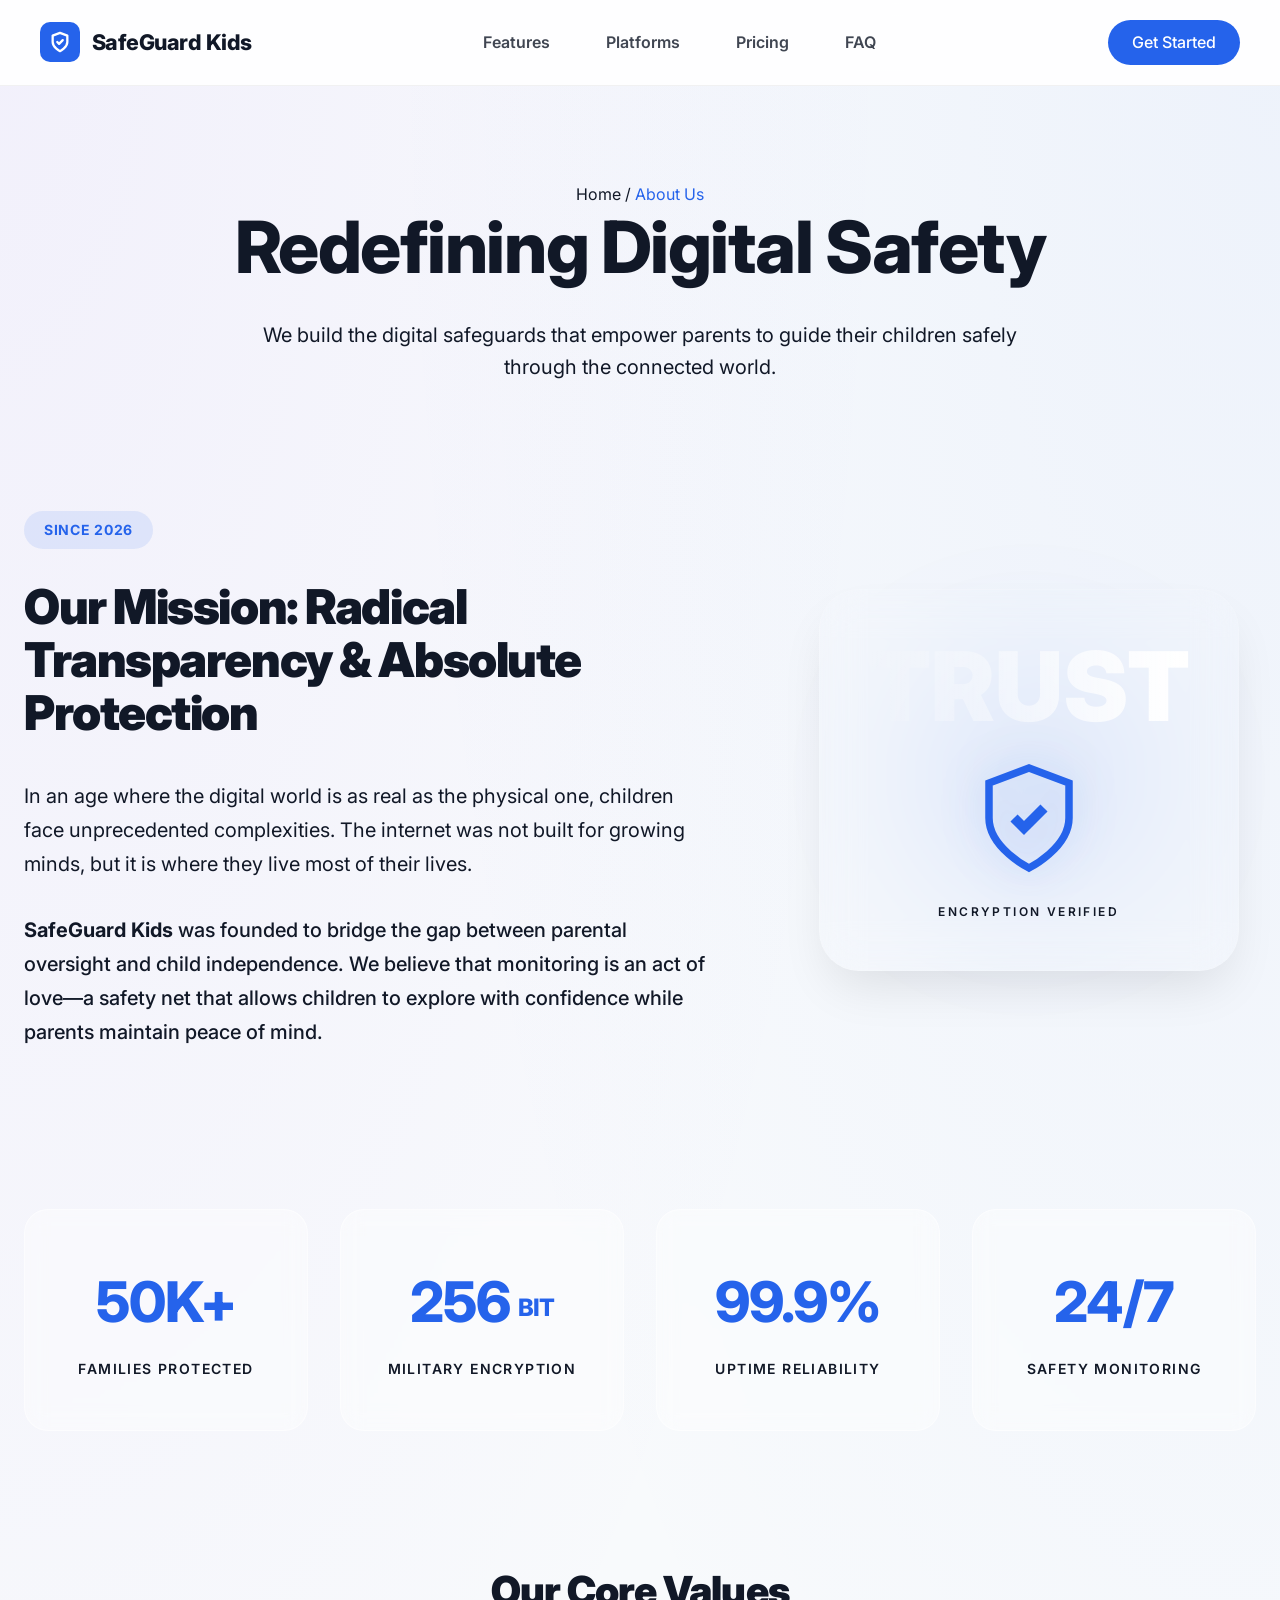
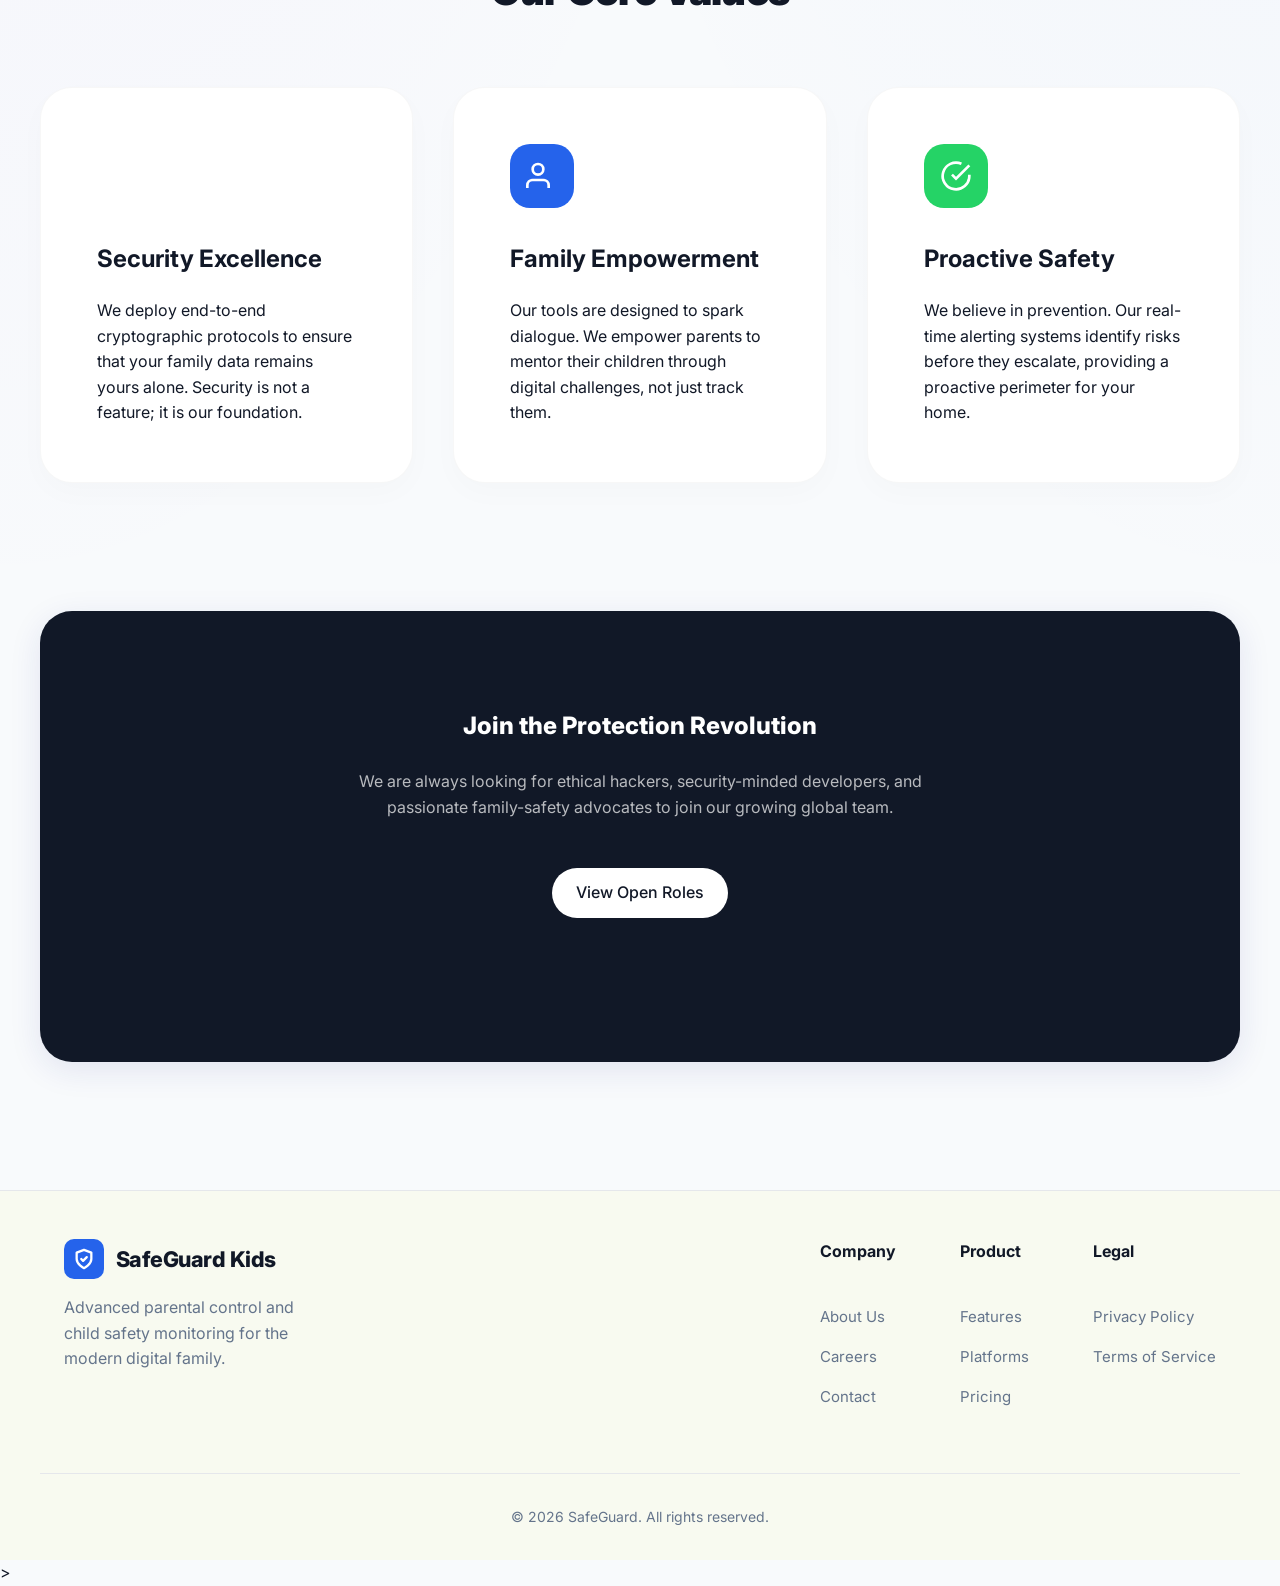
==== about.html @ 374b3318 "feat(design): total vertical rhythm restoration & tool upgrade Design Refinement: - Standardized glo" ====
<!DOCTYPE html>
<html lang="en">
<head>
    <meta charset="UTF-8">
    <meta name="viewport" content="width=device-width, initial-scale=1.0">
    <title>About Us | SafeGuard Kids</title>
    <link rel="stylesheet" href="style.css">
</head>
<body class="rich-page-bg">

    <!-- Header -->
    <header>
        <div class="container nav-bar">
            <a href="index.html" class="logo">
                <div class="logo-icon">
                    <svg width="22" height="22" viewBox="0 0 24 24" fill="none" stroke="white" stroke-width="2.5" stroke-linecap="round" stroke-linejoin="round"><path d="M12 22s8-4 8-10V5l-8-3-8 3v7c0 6 8 10 8 10z"></path><polyline points="9 12 11 14 15 10"></polyline></svg>
                </div>
                <span class="logo-text">SafeGuard Kids</span>
            </a>
            <div class="nav-links">
                <a href="index.html#features">Features</a>
                <a href="index.html#platforms">Platforms</a>
                <a href="index.html#pricing">Pricing</a>
                <a href="index.html#faq">FAQ</a>
            </div>
            <div class="nav-actions">
                <a href="https://wa.me/9909092786?text=Please%20give%20me%20demo.%20I%20am%20interested%20in%20SafeGuard%20Kids!" class="btn btn-primary">Get Started</a>
            </div>
        </div>
    </header>

    <main>
        <section class="inner-page-header rich-variant">
            <div class="container" style="max-width: 1400px;">
                <nav class="breadcrumbs">
                    <a href="index.html">Home</a>
                    <span>/</span>
                    <a href="about.html" style="color: var(--primary-blue); opacity: 1;">About Us</a>
                </nav>
                <h1 class="hero-title" style="font-size: clamp(2.5rem, 6vw, 4.5rem); margin-bottom: 2rem;">Redefining Digital Safety</h1>
                <p class="hero-subtitle" style="max-width: 800px; font-size: 1.25rem;">We build the digital safeguards that empower parents to guide their children safely through the connected world.</p>
            </div>
        </section>

        <section class="content-section" style="background: transparent; padding-top: 2rem;">
            <div class="container" style="max-width: 1400px;">
                
                <!-- Mission & Shimmering Trust -->
                <div style="display: grid; grid-template-columns: 1.2fr 0.8fr; gap: 6rem; align-items: center; margin-bottom: 10rem;">
                    <div>
                        <div style="display: inline-block; padding: 0.5rem 1.25rem; background: rgba(37, 99, 235, 0.1); color: var(--primary-blue); border-radius: 100px; font-weight: 700; font-size: 0.875rem; margin-bottom: 2rem; letter-spacing: 0.05em; text-transform: uppercase;">Since 2026</div>
                        <h2 style="font-size: clamp(2rem, 4vw, 3rem); color: var(--text-dark); margin-bottom: 2.5rem; font-weight: 900; line-height: 1.1; letter-spacing: -0.03em;">Our Mission: Radical Transparency & Absolute Protection</h2>
                        <p style="font-size: 1.25rem; line-height: 1.7; color: var(--text-gray); margin-bottom: 2rem;">In an age where the digital world is as real as the physical one, children face unprecedented complexities. The internet was not built for growing minds, but it is where they live most of their lives.</p>
                        <p style="font-size: 1.25rem; line-height: 1.7; color: var(--text-gray); font-weight: 500;"><strong>SafeGuard Kids</strong> was founded to bridge the gap between parental oversight and child independence. We believe that monitoring is an act of love—a safety net that allows children to explore with confidence while parents maintain peace of mind.</p>
                    </div>
                    
                    <div class="about-hero-visual">
                        <div class="about-glow"></div>
                        <div class="trust-shield-wrapper">
                            <div class="shimmer-text" style="font-size: 6rem; line-height: 1;">TRUST</div>
                            <svg width="120" height="120" viewBox="0 0 24 24" fill="none" stroke="var(--primary-blue)" stroke-width="1.5" style="filter: drop-shadow(0 0 20px rgba(37, 99, 235, 0.3));">
                                <path d="M12 22s8-4 8-10V5l-8-3-8 3v7c0 6 8 10 8 10z"></path>
                                <polyline points="9 12 11 14 15 10" stroke-width="2"></polyline>
                            </svg>
                            <div style="color: var(--text-gray); font-weight: 600; letter-spacing: 0.2em; text-transform: uppercase; font-size: 0.75rem;">Encryption Verified</div>
                        </div>
                    </div>
                </div>

                <!-- Shimmering Metrics -->
                <div class="about-stats-container">
                    <div class="stat-card">
                        <span class="stat-number">50K+</span>
                        <span class="stat-label">Families Protected</span>
                    </div>
                    <div class="stat-card">
                        <span class="stat-number">256<span style="font-size: 1.5rem; vertical-align: middle; margin-left: 0.5rem;">BIT</span></span>
                        <span class="stat-label">Military Encryption</span>
                    </div>
                    <div class="stat-card">
                        <span class="stat-number">99.9%</span>
                        <span class="stat-label">Uptime Reliability</span>
                    </div>
                    <div class="stat-card">
                        <span class="stat-number">24/7</span>
                        <span class="stat-label">Safety Monitoring</span>
                    </div>
                </div>

                <!-- Core Values Grid -->
                <div style="text-align: center; margin-bottom: 4rem;">
                    <h2 style="font-size: 2.5rem; font-weight: 900; letter-spacing: -0.02em;">Our Core Values</h2>
                </div>

                <div class="pricing-grid">
                    <div class="value-card">
                        <div class="vibrant-icon" style="background: var(--primary-purple); color: white;">
                            <svg width="32" height="32" viewBox="0 0 24 24" fill="none" stroke="currentColor" stroke-width="2"><rect x="3" y="11" width="18" height="11" rx="2" ry="2"></rect><path d="M7 11V7a5 5 0 0 1 10 0v4"></path></svg>
                        </div>
                        <h3>Security Excellence</h3>
                        <p>We deploy end-to-end cryptographic protocols to ensure that your family data remains yours alone. Security is not a feature; it is our foundation.</p>
                    </div>
                    <div class="value-card">
                        <div class="vibrant-icon" style="background: var(--primary-blue); color: white;">
                            <svg width="32" height="32" viewBox="0 0 24 24" fill="none" stroke="currentColor" stroke-width="2"><path d="M17 21v-2a4 4 0 0 0-4-4H5a4 4 0 0 0-4 4v2"></path><circle cx="9" cy="7" r="4"></circle></svg>
                        </div>
                        <h3>Family Empowerment</h3>
                        <p>Our tools are designed to spark dialogue. We empower parents to mentor their children through digital challenges, not just track them.</p>
                    </div>
                    <div class="value-card">
                        <div class="vibrant-icon" style="background: #25D366; color: white;">
                            <svg width="32" height="32" viewBox="0 0 24 24" fill="none" stroke="currentColor" stroke-width="2"><path d="M22 11.08V12a10 10 0 1 1-5.93-9.14"></path><polyline points="22 4 12 14.01 9 11.01"></polyline></svg>
                        </div>
                        <h3>Proactive Safety</h3>
                        <p>We believe in prevention. Our real-time alerting systems identify risks before they escalate, providing a proactive perimeter for your home.</p>
                    </div>
                </div>
            </div>
        </section>

        <section id="careers" class="container" style="padding: 8rem 0;">
            <div class="cta-box glass-content-card" style="background: var(--text-dark); color: white; padding: 6rem 3rem; text-align: center; border: none;">
                <h2 style="color: white; margin-bottom: 1.5rem; font-weight: 800;">Join the Protection Revolution</h2>
                <p style="color: rgba(255,255,255,0.7); max-width: 600px; margin: 0 auto 3rem;">We are always looking for ethical hackers, security-minded developers, and passionate family-safety advocates to join our growing global team.</p>
                <div class="cta-actions" style="justify-content: center;">
                    <a href="contact.html" class="btn btn-primary" style="background: white; color: var(--text-dark);">View Open Roles</a>
                </div>
            </div>
        </section>
    </main>

    <!-- Footer -->
    <footer class="footer">
        <div class="container footer-content">
            <div class="footer-brand">
                <a href="index.html" class="logo">
                    <div class="logo-icon">
                        <svg width="22" height="22" viewBox="0 0 24 24" fill="none" stroke="white" stroke-width="2.5" stroke-linecap="round" stroke-linejoin="round"><path d="M12 22s8-4 8-10V5l-8-3-8 3v7c0 6 8 10 8 10z"></path><polyline points="9 12 11 14 15 10"></polyline></svg>
                    </div>
                    <span class="logo-text">SafeGuard Kids</span>
                </a>
                <p>Advanced parental control and child safety monitoring for the modern digital family.</p>
            </div>
            <div class="footer-links">
                <div class="link-group">
                    <h5>Company</h5>
                    <a href="about.html">About Us</a>
                    <a href="about.html#careers">Careers</a>
                    <a href="contact.html">Contact</a>
                </div>
                <div class="link-group">
                    <h5>Product</h5>
                    <a href="index.html#features">Features</a>
                    <a href="index.html#platforms">Platforms</a>
                    <a href="index.html#pricing">Pricing</a>
                </div>
                <div class="link-group">
                    <h5>Legal</h5>
                    <a href="privacy.html">Privacy Policy</a>
                    <a href="terms.html">Terms of Service</a>
                </div>
            </div>
        </div>
        <div class="container footer-bottom">
            <p>&copy; 2026 SafeGuard. All rights reserved.</p>
        </div>
    </footer>

    <!-- Animation Script -->
    <script>
        (function() {
            document.documentElement.classList.add('js-enabled');
            const revealOnScroll = () => {
                const observerOptions = { threshold: 0.15, rootMargin: '0px 0px -50px 0px' };
                const observer = new IntersectionObserver((entries) => {
                    entries.forEach(entry => {
                        if (entry.isIntersecting) {
                            entry.target.classList.add('visible');
                            observer.unobserve(entry.target);
                        }
                    });
                }, observerOptions);
                document.querySelectorAll('.animate-up').forEach(el => observer.observe(el));
            };
            if (document.readyState === 'loading') document.addEventListener('DOMContentLoaded', revealOnScroll);
            else revealOnScroll();
        })();
    </script>
    <script src="inspector.js"></script>
</body>
</html>
>
---- style.css ----
@import url('https://fonts.googleapis.com/css2?family=Inter:wght@300;400;500;600;700&display=swap');

:root {
    --primary-blue: #2563EB;
    --primary-light: #60A5FA;
    --primary-bg-light: #EFF6FF;
    --text-dark: #111827;
    --text-muted: #64748B;
    --bg-white: #FFFFFF;
    --border-color: #E5E7EB;
    --success-green: #10B981;
    --warning-red: #EF4444;
    --accent-blue: #3B82F6;
    --accent-pink: #EC4899;

    /* Professional Responsive Scales */
    --section-padding: clamp(4rem, 10vw, 8rem);
    --h1-size: clamp(2.25rem, 6vw, 3.75rem);
    --h2-size: clamp(1.875rem, 5vw, 2.5rem);
    --h3-size: clamp(1.25rem, 4vw, 1.875rem);
    --body-size: clamp(1rem, 0.5vw + 0.85rem, 1.125rem);
}

* {
    margin: 0;
    padding: 0;
    box-sizing: border-box;
    font-family: 'Inter', system-ui, -apple-system, sans-serif;
}

body {
    background-color: var(--bg-white);
    color: var(--text-dark);
    line-height: 1.6;
    overflow-x: hidden;
}

a {
    text-decoration: none;
    color: inherit;
    transition: all 0.3s ease;
}

ul {
    list-style: none;
}

.container {
    max-width: 1200px;
    margin: 0 auto;
    padding: 0 1.5rem;
}

.btn {
    display: inline-flex;
    align-items: center;
    justify-content: center;
    padding: 0.75rem 1.5rem;
    border-radius: 9999px;
    font-weight: 500;
    transition: all 0.3s ease;
    cursor: pointer;
}

.btn-primary {
    background-color: var(--primary-blue);
    color: var(--bg-white);
}

.btn-primary:hover {
    background-color: #1D4ED8;
    transform: translateY(-2px);
    box-shadow: 0 4px 12px rgba(37, 99, 235, 0.3);
}

.btn-outline {
    border: 1px solid var(--border-color);
    background: transparent;
    color: var(--text-dark);
}

.btn-outline:hover {
    background-color: var(--primary-bg-light);
    border-color: var(--primary-purple);
}

.btn-large {
    padding: 1rem 2rem;
    font-size: 1.1rem;
}

header {
    position: sticky;
    top: 0;
    z-index: 1000;
    background: rgba(255, 255, 255, 0.9);
    backdrop-filter: blur(12px);
    -webkit-backdrop-filter: blur(12px);
    border-bottom: 1px solid rgba(0, 0, 0, 0.05);
    transition: all 0.3s ease;
}

/* Nav Bar */
.nav-bar {
    display: flex;
    justify-content: space-between;
    align-items: center;
    padding: 1.25rem 0;
}

.logo {
    display: flex;
    align-items: center;
    gap: 0.75rem;
    text-decoration: none;
    flex-shrink: 0;
}

.logo-icon {
    background-color: var(--primary-blue);
    color: white;
    width: clamp(32px, 5vw, 40px);
    height: clamp(32px, 5vw, 40px);
    border-radius: 10px;
    display: flex;
    align-items: center;
    justify-content: center;
    flex-shrink: 0;
}

.logo-text {
    font-weight: 800;
    font-size: clamp(1.1rem, 4vw, 1.35rem);
    color: #111827;
    letter-spacing: -0.025em;
    white-space: nowrap;
}

.bg-whatsapp-light {
    background-color: #F0FDF4 !important;
    color: #25D366 !important;
}

.bg-instagram-light {
    background-color: #FFF1F2 !important;
    color: #E1306C !important;
}

.bg-calls-light {
    background-color: #EFF6FF !important;
    color: #2563EB !important;
}

.bg-gray-light {
    background-color: #F9FAFB !important;
    color: #6B7280 !important;
}

.nav-bar .btn-primary {
    padding: 0.6rem 1.5rem;
}

.hero {
    display: grid;
    grid-template-columns: 1.2fr 1fr;
    gap: clamp(2rem, 5vw, 4rem);
    align-items: center;
    padding: 6rem 1.5rem 0; /* Adjusted top padding to 6rem as per feedback */
}

.hero-content {
    display: flex;
    flex-direction: column;
    align-items: flex-start;
}

.trust-badge {
    display: inline-flex;
    align-items: center;
    gap: 0.5rem;
    padding: 0.6rem 1.25rem;
    background-color: var(--primary-bg-light);
    color: var(--primary-blue);
    border-radius: 99px;
    font-size: 0.8125rem;
    font-weight: 600;
    margin-bottom: 2rem;
}

.hero-title {
    font-size: var(--h1-size);
    line-height: 1.1;
    margin-bottom: 1.5rem;
    color: var(--text-dark);
    font-weight: 800;
}

.hero-title .highlight {
    color: var(--primary-blue);
}

.hero-subtitle {
    font-size: var(--body-size);
    color: var(--text-muted);
    margin-bottom: 3rem;
    max-width: 540px;
    line-height: 1.6;
}

.hero-cta-group {
    position: relative;
    display: flex;
    flex-direction: column;
    gap: 1rem;
    margin-top: 4.5rem; /* Increased to prevent overlap with subtitle from the hook */
}

.cta-buttons {
    display: flex;
    align-items: center;
    gap: 1.25rem;
    position: relative;
    width: 100%;
}

.cta-hook {
    position: absolute;
    top: -42px;
    left: 10px;
    background: var(--primary-blue);
    color: white;
    padding: 0.5rem 1rem;
    border-radius: 99px;
    font-size: 0.8125rem;
    font-weight: 700;
    white-space: nowrap;
    animation: float-nudge 3s ease-in-out infinite;
    box-shadow: 0 10px 20px -5px rgba(37, 99, 235, 0.4);
    z-index: 10;
}

.cta-hook::after {
    content: '';
    position: absolute;
    bottom: -6px;
    left: 24px;
    border-left: 6px solid transparent;
    border-right: 6px solid transparent;
    border-top: 6px solid var(--primary-blue);
}

/* Live Pulse Animation */
.live-dot {
    display: inline-block;
    width: 8px;
    height: 8px;
    background: #ff4d4d;
    border-radius: 50%;
    margin-right: 10px;
    position: relative;
    top: -1px;
}

.live-dot::after {
    content: '';
    position: absolute;
    top: 0;
    left: 0;
    width: 100%;
    height: 100%;
    background: #ff4d4d;
    border-radius: 50%;
    animation: pulse-ring 1.5s cubic-bezier(0.455, 0.03, 0.515, 0.955) infinite;
}

@keyframes pulse-ring {
    0% { transform: scale(0.33); }
    80%, 100% { opacity: 0; }
}

@keyframes float-nudge {
    0%, 100% { transform: translateY(0) rotate(-2deg); }
    50% { transform: translateY(-8px) rotate(1deg); }
}

.hero-features {
    display: flex;
    gap: 2rem;
    margin-top: 1rem;
    font-size: 0.875rem;
    color: var(--text-muted);
}

.hero-feature {
    display: flex;
    align-items: center;
    gap: 0.5rem;
}

.hero-feature svg {
    color: var(--text-muted);
}

.social-proof {
    display: flex;
    align-items: center;
    gap: 1rem;
}

.nav-links {
    display: flex;
    gap: 3.5rem;
    align-items: center;
}

.nav-links a {
    color: var(--text-dark);
    text-decoration: none;
    font-weight: 600;
    font-size: 1rem;
    transition: var(--transition-base);
    opacity: 0.8;
}

.nav-links a:hover {
    color: var(--primary-blue);
    opacity: 1;
}

.nav-actions {
    display: flex;
    align-items: center;
    gap: 2rem;
}

.avatars {
    display: flex;
}

.avatar {
    width: 40px;
    height: 40px;
    border-radius: 50%;
    border: 2px solid white;
    margin-left: -12px;
}

.avatar:first-child {
    margin-left: 0;
}

.rating {
    display: flex;
    flex-direction: column;
}

.stars {
    color: #FBBF24;
    font-size: 1.125rem;
}

.rating span {
    font-size: 0.875rem;
    color: var(--text-muted);
}

/* Hero Visual - Phone Mockup */
.hero-visual {
    position: relative;
    display: flex;
    justify-content: center;
}

.phone-mockup {
    width: 320px;
    background: #0F172A;
    border-radius: 40px;
    padding: 12px;
    box-shadow: 0 50px 100px -20px rgba(0,0,0,0.15); /* Softer shadow */
    border: 8px solid #1E293B;
    position: relative;
}

@keyframes bounce {
    0%, 100% { transform: translateY(0); }
    50% { transform: translateY(-5px); }
}

.alert-badge {
    position: absolute;
    top: -20px;
    right: -60px;
    background: white;
    padding: 10px 15px;
    border-radius: 12px;
    display: flex;
    align-items: center;
    gap: 10px;
    box-shadow: 0 10px 30px rgba(0,0,0,0.1);
    font-weight: 700;
    font-size: 0.875rem;
    white-space: nowrap;
    z-index: 10;
    animation: bounce 2s infinite ease-in-out;
}

.alert-icon {
    width: 28px;
    height: 28px;
    background: #EF4444;
    color: white;
    border-radius: 50%;
    display: flex;
    align-items: center;
    justify-content: center;
}

.phone-header {
    background: var(--primary-blue);
    padding: 1rem 1.5rem 1.5rem;
    border-radius: 20px 20px 0 0;
    color: white;
    position: relative;
}

.status-bar {
    display: flex;
    justify-content: space-between;
    font-size: 0.75rem;
    font-weight: 600;
    margin-bottom: 1rem;
}

.phone-header-content {
    display: flex;
    justify-content: space-between;
    align-items: center;
}

.phone-header-text {
    font-size: 0.875rem;
    font-weight: 600;
    text-align: center;
    flex-grow: 1;
}

.status-list {
    background: white;
    padding: 1.5rem;
    border-radius: 0 0 20px 20px;
    display: flex;
    flex-direction: column;
    gap: 1.5rem;
}

.status-item {
    display: flex;
    align-items: center;
    gap: 1rem;
    padding: 1rem;
    border-radius: 12px;
    border: 1px solid #F1F5F9;
}

.status-icon {
    width: 40px;
    height: 40px;
    border-radius: 50%;
    display: flex;
    align-items: center;
    justify-content: center;
}

.bg-success { background-color: #ECFDF5; color: var(--success-green); }
.bg-pink { background-color: #FFF1F2; color: #E11D48; }
.bg-blue { background-color: #EFF6FF; color: var(--primary-blue); }
.bg-location { background-color: #F0FDF4; color: #16A34A; }

.status-indicator {
    margin-left: auto;
    width: 8px;
    height: 8px;
    border-radius: 50%;
}

.ind-green { background-color: #22C55E; }
.ind-pink { background-color: #FB7185; }
.ind-blue { background-color: #60A5FA; }

.status-info {
    display: flex;
    flex-direction: column;
}

.status-info strong {
    font-size: 0.9375rem;
}

.status-info span {
    font-size: 0.8125rem;
}

.text-success { color: var(--success-green); }
.text-pink { color: var(--accent-pink); }
.text-blue { color: var(--accent-blue); }

/* Stats Section Refinement */
.stats-section-wrapper {
    padding: 6rem 0;
    position: relative;
    background: linear-gradient(180deg, transparent 0%, rgba(37, 99, 235, 0.02) 50%, transparent 100%);
}

.home-stats-grid {
    display: grid;
    grid-template-columns: repeat(auto-fit, minmax(240px, 1fr));
    gap: 2.5rem;
    max-width: 1400px;
    margin: 0 auto;
}

.home-stat-card {
    text-align: center;
    padding: 3.5rem 2rem;
    background: white;
    border-radius: 32px;
    border: 1px solid rgba(0, 0, 0, 0.03);
    box-shadow: 0 10px 30px rgba(0, 0, 0, 0.02);
    transition: all 0.4s cubic-bezier(0.175, 0.885, 0.32, 1.275);
}

.home-stat-card:hover {
    transform: translateY(-12px);
    box-shadow: 0 30px 60px rgba(0, 0, 0, 0.06);
}

.home-stat-card .stat-number {
    font-size: clamp(2.5rem, 5vw, 3.5rem);
    margin-bottom: 0.75rem;
}

.home-stat-card .stat-label {
    font-size: 0.875rem;
    font-weight: 700;
    color: var(--text-gray);
    text-transform: uppercase;
    letter-spacing: 0.1em;
}

/* Trust Bar / Logo Strip */
.trust-bar {
    padding: 4rem 1.5rem;
    background: transparent;
    text-align: center;
}

.trust-inner {
    max-width: 1200px;
    margin: 0 auto;
    display: flex;
    flex-direction: column;
    align-items: center;
    gap: 2.5rem;
}

.trust-title {
    font-size: 0.75rem;
    font-weight: 800;
    color: var(--text-gray);
    letter-spacing: 0.2em;
    text-transform: uppercase;
    opacity: 0.5;
}

.trust-logos {
    display: flex;
    align-items: center;
    justify-content: center;
    gap: 5rem;
    flex-wrap: wrap;
}

.trust-logo {
    font-size: 1.5rem;
    font-weight: 800;
    color: var(--text-dark);
    opacity: 0.2;
    cursor: default;
    transition: all 0.3s ease;
    letter-spacing: -0.02em;
}

.trust-logo:hover {
    opacity: 0.6;
    transform: scale(1.05);
}

/* Section Tag / Badge */
.section-tag {
    display: inline-block;
    background: #EFF6FF;
    color: var(--primary-blue);
    padding: 0.4rem 1rem;
    border-radius: 20px;
    font-size: 0.8125rem;
    font-weight: 700;
    margin-bottom: 1.5rem;
    border: 1px solid rgba(37, 99, 235, 0.1); /* Added border to match security-tag */
}

/* Sections Common */
.section-title {
    text-align: center;
    font-size: var(--h1-size);
    margin-bottom: 1rem;
    color: var(--text-dark);
    line-height: 1.2;
}

.section-subtitle {
    text-align: center;
    color: var(--text-muted);
    font-size: var(--body-size);
    max-width: 700px;
    margin: 0 auto 3.5rem;
    line-height: 1.6;
}

/* Platforms Section */
.platforms {
    padding: 4rem 1.5rem var(--section-padding); /* Adjusted top padding to 4rem as per feedback */
}

.platform-grid {
    display: grid;
    grid-template-columns: repeat(auto-fit, minmax(280px, 1fr));
    gap: 2rem;
}

.platform-card {
    padding: 2.5rem;
    border: 1px solid var(--border-color);
    border-radius: 20px;
    background: white;
    transition: all 0.3s ease;
}

.platform-card:hover {
    border-color: var(--primary-blue);
    box-shadow: 0 20px 40px -15px rgba(37, 99, 235, 0.1);
    transform: translateY(-5px);
}

.platform-icon {
    width: 60px;
    height: 60px;
    border-radius: 50%;
    display: flex;
    align-items: center;
    justify-content: center;
    margin-bottom: 1.5rem;
}

.platform-card h4 {
    font-size: 1.25rem;
    margin-bottom: 0.75rem;
}

.bg-whatsapp-light { background-color: #f0fff4; color: #25d366; }
.bg-instagram-light { background-color: #fff0f6; color: #e4405f; }
.bg-calls-light { background-color: #f0f7ff; color: #2563eb; }
.bg-gray-light { background-color: #f9fafb; color: #6b7280; }

/* How It Works Section */
.how-it-works {
    padding: 2.5rem 1.5rem var(--section-padding); /* Adjusted top padding to 2.5rem as per feedback */
    background: transparent;
}

.steps-container {
    display: flex;
    justify-content: space-between;
    align-items: flex-start;
    max-width: 1100px;
    margin: 0 auto;
    position: relative;
    padding-top: 7rem; /* Increased padding for the ultra-bold 10px connectors */
}

.steps-line {
    position: absolute;
    top: 0;
    left: 0;
    width: 100%;
    height: 100px; /* Increased height for ultra-bold connectors */
    z-index: 1;
    pointer-events: none;
}

.step-item {
    flex: 1;
    text-align: center;
    position: relative;
    z-index: 2;
    padding: 0 1.5rem;
}

.step-icon-wrap {
    width: 130px;
    height: 130px;
    background: #EEF2FF;
    border-radius: 50%;
    display: flex;
    align-items: center;
    justify-content: center;
    margin: 0 auto 2.5rem;
    position: relative;
    z-index: 2; /* Bring to foreground */
    transition: all 0.3s ease;
}

.step-item:hover .step-icon-wrap {
    transform: translateY(-5px);
}

.step-number {
    position: absolute;
    bottom: -5px;
    left: 50%;
    transform: translate(-50%, 50%);
    background: #4F46E5;
    color: white;
    width: 36px;
    height: 36px;
    border-radius: 50%;
    font-size: 1rem;
    font-weight: 800;
    display: flex;
    align-items: center;
    justify-content: center;
    border: 4px solid white;
    box-shadow: 0 4px 10px rgba(79, 70, 229, 0.2);
}

.step-item h4 {
    font-size: 1.5rem;
    font-weight: 700;
    margin-bottom: 0.75rem;
    color: #111827;
}

.step-item p {
    color: var(--text-muted);
    font-size: 1.125rem;
    line-height: 1.7;
}

/* Stealth Highlight */
.stealth-highlight {
    padding: 8rem 1.5rem;
    text-align: center;
}

.stealth-card-wrap {
    max-width: 440px;
    margin: 0 auto;
    padding: 3.5rem 2rem;
    background: white;
    border-radius: 32px;
    box-shadow: 0 25px 50px -12px rgba(0, 0, 0, 0.08);
    transition: transform 0.4s cubic-bezier(0.175, 0.885, 0.32, 1.275);
    display: flex;
    flex-direction: column;
    align-items: center;
}

.stealth-card-wrap:hover {
    transform: translateY(-10px) scale(1.02);
}

.stealth-icon-box {
    width: 80px;
    height: 80px;
    background: linear-gradient(135deg, #4F46E5, #3B82F6);
    border-radius: 20px;
    display: flex;
    align-items: center;
    justify-content: center;
    margin-bottom: 2rem;
    color: white;
    box-shadow: 0 12px 24px rgba(59, 130, 246, 0.3);
}

.stealth-card-wrap h3 {
    font-size: 1.875rem;
    margin-bottom: 1rem;
    color: #111827;
}

.stealth-card-wrap p {
    color: var(--primary-blue);
    font-weight: 700; /* Bolder text for high visibility */
    font-size: 1.125rem;
}


/* Why Choose Us Section */
.benefits-section {
    padding: var(--section-padding) 1.5rem;
    background: #4854e8;
    color: white;
}

.benefits-grid {
    display: grid;
    grid-template-columns: 1fr 1fr;
    gap: 4rem;
    align-items: center;
}

.benefits-content .section-tag {
    background: rgba(255, 255, 255, 0.1);
    color: white;
    border: 1px solid rgba(255, 255, 255, 0.2);
}

.benefits-content .section-title {
    color: white;
    text-align: left;
    margin-bottom: 1.5rem;
}

.benefits-content .section-subtitle {
    color: rgba(255, 255, 255, 0.8);
    text-align: left;
    margin-left: 0;
    margin-bottom: 3rem;
}

.checkmark-list {
    display: flex;
    flex-direction: column;
    gap: 1.5rem;
}

.benefit-item {
    display: flex;
    align-items: flex-start;
    gap: 1rem;
}

.check-icon {
    width: 20px;
    height: 20px;
    background: rgba(255, 255, 255, 0.2);
    color: #FFFFFF;
    border-radius: 50%;
    display: flex;
    align-items: center;
    justify-content: center;
    flex-shrink: 0;
    margin-top: 0.25rem;
}

.benefit-text h4 {
    font-size: 1.05rem;
    font-weight: 700;
    margin-bottom: 0.15rem;
}

.benefit-text p {
    color: rgba(255, 255, 255, 0.8);
    font-size: 0.85rem;
}

/* Stats Board Glassmorphism */
.stats-board {
    background: rgba(255, 255, 255, 0.05);
    border: 1px solid rgba(255, 255, 255, 0.1);
    border-radius: 16px;
    padding: 1.5rem;
    display: grid;
    grid-template-columns: 1fr 1fr;
    gap: 1rem;
}

.stat-card {
    background: rgba(255, 255, 255, 0.1);
    border-radius: 12px;
    border: none;
    padding: 2.5rem 1.5rem;
    text-align: center;
    transition: transform 0.3s ease;
}

.stat-card:hover {
    transform: translateY(-3px);
    background: rgba(255, 255, 255, 0.15);
}

.stat-card h3 {
    font-size: 2.25rem;
    font-weight: 800;
    color: white;
    margin-bottom: 0.25rem;
}

.stat-card p {
    color: rgba(255, 255, 255, 0.8);
    font-size: 0.8rem;
    font-weight: 500;
    text-transform: capitalize;
    letter-spacing: normal;
}


/* Powerful Features Section */
.features-section {
    padding: 5rem 1.5rem 2.5rem; /* Adjusted bottom padding to 2.5rem as per feedback */
    background-color: transparent; /* Removed background-color for testing as requested */
    text-align: center;
}

.features-grid {
    display: grid;
    grid-template-columns: repeat(3, 1fr);
    gap: 2.5rem;
    max-width: 1200px;
    margin: 4rem auto 0;
}

.feature-card {
    background: #ffffff;
    border: 1px solid #f1f5f9;
    border-radius: 20px;
    padding: 3rem 2.5rem;
    text-align: left;
    box-shadow: 0 4px 6px -1px rgba(0, 0, 0, 0.05), 0 2px 4px -1px rgba(0, 0, 0, 0.03);
    transition: all 0.4s cubic-bezier(0.4, 0, 0.2, 1);
}

.feature-card:hover {
    transform: translateY(-8px);
    box-shadow: 0 20px 25px -5px rgba(0, 0, 0, 0.1), 0 10px 10px -5px rgba(0, 0, 0, 0.04);
    border-color: #3B82F6;
}

.feature-icon-box {
    width: 54px;
    height: 54px;
    border-radius: 14px;
    display: flex;
    align-items: center;
    justify-content: center;
    margin-bottom: 2rem;
    color: white;
}

.icon-purple { background-color: #8B5CF6; }
.icon-orange { background-color: #F97316; }
.icon-darkblue { background-color: #334155; }
.icon-green { background-color: #10B981; }
.icon-lightblue { background-color: #3B82F6; }
.icon-pink { background-color: #EC4899; }

.feature-card h4 {
    font-size: 1.25rem;
    font-weight: 700;
    color: #111827;
    margin-bottom: 1rem;
}

.feature-card p {
    font-size: 0.9375rem;
    color: #64748b;
    line-height: 1.7;
}

/* Security & Privacy Section */
.security-section {
    padding: 2.5rem 1.5rem 2.5rem; /* Adjusted both top (prev) and bottom to 2.5rem */
    background-color: transparent;
    text-align: center;
}

.security-tag {
    display: inline-block;
    padding: 0.6rem 1.5rem;
    background-color: #ecfdf5;
    color: #059669;
    border: 1px solid rgba(16, 185, 129, 0.2);
    border-radius: 100px;
    font-size: 0.75rem;
    font-weight: 700;
    text-transform: uppercase;
    letter-spacing: 0.05em;
    margin-bottom: 1.5rem;
}

.security-grid {
    display: grid;
    grid-template-columns: repeat(3, 1fr);
    gap: 2.5rem;
    max-width: 1200px;
    margin: 4rem auto 0;
}

.security-card {
    background: white;
    padding: 3.5rem 2rem;
    border-radius: 24px;
    border: 1px solid #f1f5f9;
    box-shadow: 0 4px 6px -1px rgba(0, 0, 0, 0.05), 0 2px 4px -1px rgba(0, 0, 0, 0.03);
    transition: all 0.3s cubic-bezier(0.4, 0, 0.2, 1);
    display: flex;
    flex-direction: column;
    align-items: center;
}

.security-card:hover {
    transform: translateY(-8px);
    box-shadow: 0 20px 25px -5px rgba(0, 0, 0, 0.1), 0 10px 10px -5px rgba(0, 0, 0, 0.04);
    border-color: #10B981;
}

.security-icon-box {
    width: 64px;
    height: 64px;
    background-color: #10B981;
    color: white;
    border-radius: 16px;
    display: flex;
    align-items: center;
    justify-content: center;
    margin-bottom: 2rem;
    box-shadow: 0 8px 16px rgba(16, 185, 129, 0.2);
}

.security-card h4 {
    font-size: 1.25rem;
    color: #111827;
    margin-bottom: 1rem;
    font-weight: 700;
}

.security-card p {
    color: #6B7280;
    font-size: 0.9375rem;
    line-height: 1.6;
}

/* Content Sections follow... */

/* Pricing Section */
.pricing-section {
    padding: var(--section-padding) 1.5rem;
    background-color: transparent;
    text-align: center;
}

.pricing-grid {
    display: grid;
    grid-template-columns: repeat(3, 1fr);
    gap: 2.5rem;
    max-width: 1200px;
    margin: 4rem auto 0;
}

.pricing-card {
    background: #ffffff;
    border: 1px solid #e2e8f0;
    border-radius: 24px;
    padding: 3rem 2rem;
    text-align: left;
    position: relative;
    transition: all 0.4s ease;
    display: flex;
    flex-direction: column;
}

.pricing-card:hover {
    transform: translateY(-10px);
    box-shadow: 0 20px 25px -5px rgba(0, 0, 0, 0.1), 0 10px 10px -5px rgba(0, 0, 0, 0.04);
}

.pricing-card.popular {
    background: linear-gradient(135deg, #7C3AED 0%, #7C3AED 60%, #2563EB 100%);
    border: none;
    transform: scale(1.05);
    z-index: 10;
    color: white;
}

.pricing-card.popular:hover {
    transform: scale(1.05) translateY(-10px);
}

.pricing-card.popular .plan-name,
.pricing-card.popular .plan-price .currency,
.pricing-card.popular .plan-price .amount {
    color: white;
}

.pricing-card.popular .plan-price .period {
    color: rgba(255, 255, 255, 0.8);
}

.pricing-card.popular .plan-promo {
    background: rgba(255, 255, 255, 0.15);
    color: white;
}

.pricing-card.popular .plan-features li {
    color: rgba(255, 255, 255, 0.9);
}

.pricing-card.popular .plan-features li svg {
    color: white;
}

.pricing-card.popular .btn-primary {
    background-color: white;
    color: #4F46E5;
    border: none;
}

.pricing-card.popular .btn-primary:hover {
    background-color: #f8fafc;
    box-shadow: 0 10px 15px -3px rgba(0, 0, 0, 0.2);
}

.pricing-card.popular .discount-label {
    background: rgba(255, 255, 255, 0.2);
    color: white;
}

.most-popular-badge {
    position: absolute;
    top: -15px;
    left: 50%;
    transform: translateX(-50%);
    background: #1e1b4b;
    color: white;
    padding: 0.5rem 1.5rem;
    border-radius: 99px;
    font-size: 0.875rem;
    font-weight: 800;
    box-shadow: 0 10px 15px -3px rgba(0, 0, 0, 0.2);
    z-index: 20;
    border: 1px solid rgba(255, 255, 255, 0.1);
}

.discount-label {
    display: inline-block;
    align-self: flex-start;
    background: #dcfce7;
    color: #166534;
    padding: 0.25rem 0.75rem;
    border-radius: 99px;
    font-size: 0.75rem;
    font-weight: 700;
    margin-bottom: 1rem;
}

/* --- About Us Page Elite Styles --- */
.about-hero-visual {
    position: relative;
    display: flex;
    align-items: center;
    justify-content: center;
}

.about-glow {
    position: absolute;
    width: 300px;
    height: 300px;
    background: radial-gradient(circle, var(--primary-blue) 0%, transparent 70%);
    filter: blur(80px);
    opacity: 0.2;
    z-index: 0;
}

.trust-shield-wrapper {
    position: relative;
    background: rgba(255, 255, 255, 0.03);
    backdrop-filter: blur(20px);
    border: 1px solid rgba(255, 255, 255, 0.1);
    border-radius: 40px;
    padding: 3rem;
    box-shadow: 0 25px 50px -12px rgba(0, 0, 0, 0.1);
    z-index: 1;
    display: flex;
    flex-direction: column;
    align-items: center;
    gap: 1.5rem;
}

.shimmer-text {
    background: linear-gradient(90deg, #fff0, #fff, #fff0);
    background-size: 200% auto;
    background-clip: text;
    -webkit-background-clip: text;
    -webkit-text-fill-color: transparent;
    animation: shimmer 3s linear infinite;
    font-weight: 900;
}

@keyframes shimmer {
    0% { background-position: -200% center; }
    100% { background-position: 200% center; }
}

.about-stats-container {
    display: grid;
    grid-template-columns: repeat(auto-fit, minmax(200px, 1fr));
    gap: 2rem;
    margin: 4rem 0 8rem;
}

.stat-card {
    text-align: center;
    padding: 3rem 2rem;
    background: rgba(255, 255, 255, 0.4);
    backdrop-filter: blur(10px);
    border-radius: 24px;
    border: 1px solid rgba(255, 255, 255, 0.5);
    transition: all 0.4s cubic-bezier(0.175, 0.885, 0.32, 1.275);
}

.stat-card:hover {
    transform: translateY(-10px);
    background: white;
    box-shadow: 0 20px 40px rgba(0, 0, 0, 0.05);
}

.stat-number {
    display: block;
    font-size: 3.5rem;
    font-weight: 800;
    color: var(--primary-blue);
    margin-bottom: 0.5rem;
    letter-spacing: -0.02em;
}

.stat-label {
    color: var(--text-gray);
    font-weight: 600;
    text-transform: uppercase;
    font-size: 0.875rem;
    letter-spacing: 0.1em;
}

/* Value Cards Refinement */
.vibrant-icon {
    width: 64px;
    height: 64px;
    border-radius: 20px;
    display: flex;
    align-items: center;
    justify-content: center;
    margin-bottom: 2rem;
    position: relative;
    overflow: hidden;
}

.vibrant-icon::after {
    content: "";
    position: absolute;
    width: 100%;
    height: 100%;
    background: inherit;
    filter: blur(12px);
    opacity: 0.4;
    z-index: -1;
}

.value-card {
    background: white;
    padding: 3.5rem;
    border-radius: 32px;
    border: 1px solid rgba(0, 0, 0, 0.03);
    box-shadow: 0 10px 30px rgba(0, 0, 0, 0.02);
    transition: all 0.3s ease;
}

.value-card:hover {
    box-shadow: 0 30px 60px rgba(0, 0, 0, 0.06);
    transform: translateY(-5px);
}

.value-card h3 {
    font-size: 1.5rem;
    margin-bottom: 1.25rem;
    color: var(--text-dark);
}

/* Legal Content Typography */
.legal-content {
    counter-reset: section-counter;
}

.legal-content h2 {
    counter-increment: section-counter;
    display: flex;
    align-items: baseline;
    gap: 0.75rem;
    color: var(--text-dark);
    font-size: clamp(1.25rem, 2.5vw, 1.5rem);
    font-weight: 800;
    margin: 3.5rem 0 1.25rem;
    letter-spacing: -0.01em;
}

.legal-content h2::before {
    content: counter(section-counter, decimal-leading-zero);
    color: var(--primary-blue);
    font-size: 0.85em;
    font-weight: 600;
    opacity: 0.7;
    font-variant-numeric: tabular-nums;
}

.legal-content p {
    color: var(--text-gray);
    line-height: 1.8;
    margin-bottom: 1.5rem;
    font-size: 1.05rem;
}

.legal-content ul {
    margin-bottom: 2rem;
    list-style: none;
    padding-left: 0.5rem;
}

.legal-content li {
    position: relative;
    padding-left: 1.75rem;
    margin-bottom: 1rem;
    color: var(--text-gray);
    line-height: 1.6;
}

.legal-content li::before {
    content: "";
    position: absolute;
    left: 0;
    top: 10px;
    width: 6px;
    height: 6px;
    border-radius: 50%;
    background: var(--primary-blue);
    opacity: 0.6;
}

.legal-content h2:first-of-type {
    margin-top: 1rem;
}

.legal-content div:not(:last-child) {
    border-bottom: 1px solid rgba(0, 0, 0, 0.05);
    margin-bottom: 1rem;
    padding-bottom: 2rem;
}

.legal-content div:last-child {
    border-bottom: none;
}

.plan-name {
    font-size: 1.5rem;
    font-weight: 800;
    color: #111827;
    margin-bottom: 1rem;
}

.plan-price {
    margin-bottom: 1.5rem;
    display: flex;
    align-items: baseline;
}

.plan-price .currency {
    font-size: 1.5rem;
    font-weight: 700;
    color: #111827;
}

.plan-price .amount {
    font-size: 3.5rem;
    font-weight: 800;
    color: #111827;
    letter-spacing: -2px;
}

.plan-price .period {
    font-size: 1rem;
    color: #64748b;
    margin-left: 0.25rem;
}

.plan-promo {
    background: #eff6ff;
    color: #1d4ed8;
    padding: 0.75rem 1.25rem;
    border-radius: 12px;
    font-size: 0.9375rem;
    font-weight: 600;
    margin-bottom: 2rem;
}

.plan-features {
    list-style: none;
    padding: 0;
    margin: 0 0 2.5rem;
    display: flex;
    flex-direction: column;
    gap: 1rem;
}

.plan-features li {
    display: flex;
    align-items: center;
    gap: 0.75rem;
    font-size: 0.9375rem;
    color: #475569;
}

.plan-features li svg {
    color: #10b981;
}

.plan-features li.restricted {
    color: #94a3b8;
    text-decoration: line-through;
}

.plan-features li.restricted svg {
    color: #ef4444;
}

.full-width {
    width: 100%;
    margin-top: auto;
}

/* Footer */
.footer {
    padding: 3rem 0 2rem; /* Reduced from 6rem to eliminate redundant bottom space */
    border-top: 1px solid var(--border-color);
    background-color: #F8FAF0;
}

.footer-content {
    display: flex;
    justify-content: space-between;
    margin-bottom: 4rem;
}

.footer-brand p {
    color: var(--text-muted);
    margin-top: 1rem;
    max-width: 240px;
}

.footer-links {
    display: flex;
    gap: 4rem;
}

.link-group h5 {
    color: var(--text-dark);
    font-size: 1rem;
    margin-bottom: 1.5rem;
}

.link-group {
    display: flex;
    flex-direction: column;
    gap: 1rem;
}

.link-group a {
    color: var(--text-muted);
    font-size: 0.9375rem;
}

.link-group a:hover {
    color: var(--primary-blue);
}

.footer-bottom {
    padding-top: 2rem;
    border-top: 1px solid var(--border-color);
    text-align: center;
    color: var(--text-muted);
    font-size: 0.875rem;
}

/* Stats Section - Restored and Refined */
.stats {
    display: flex;
    justify-content: space-around;
    padding: 5rem 1.5rem;
    background-color: white;
    border: 1px solid rgba(0, 0, 0, 0.05);
    border-radius: 24px;
    box-shadow: 0 10px 30px rgba(0, 0, 0, 0.02);
    text-align: center;
    max-width: 1400px;
    margin: 4rem auto 8rem;
}

/* Stats Section - Pro-Grade Restoration & Rhythm */
.stats {
    display: flex;
    justify-content: space-around;
    padding: 3rem 2rem; /* Adjusted to 3rem top and bottom as per feedback */
    background-color: white;
    border: 1px solid rgba(0, 0, 0, 0.04);
    border-radius: 24px;
    box-shadow: 0 10px 40px rgba(0, 0, 0, 0.02);
    text-align: center;
    max-width: 1400px;
    margin: 4rem auto 0; /* Adjusted top margin as requested */
    position: relative;
    z-index: 10;
}

.stat-item h3 {
    font-size: clamp(1.75rem, 4.5vw, 2.25rem); /* Reduced from 2.75rem for cleaner look */
    color: var(--primary-blue);
    margin-bottom: 0.75rem;
    font-weight: 800;
    letter-spacing: -0.03em;
}

.stat-item span {
    color: #64748B;
    font-weight: 700;
    font-size: 0.875rem;
    text-transform: uppercase;
    letter-spacing: 0.1em;
}

/* Trust Bar - 'White Strip' Implementation with External Rhythm */
.trust-bar {
    background: white; /* Distinct White Strip */
    padding: 3.5rem 1.5rem; /* Vertically centered strip content */
    margin: 6rem 0 3.6rem; /* 6rem Top (Proper), 3.6rem Bottom (+20%) */
    text-align: center;
    border-top: 1px solid rgba(0, 0, 0, 0.03);
    border-bottom: 1px solid rgba(0, 0, 0, 0.03);
}

.trust-inner {
    max-width: 1200px;
    margin: 0 auto;
    display: flex;
    flex-direction: row;
    justify-content: center;
    align-items: center;
    gap: 3.5rem;
    flex-wrap: wrap;
}

.trust-title {
    font-size: 1.125rem; /* Reduced by 10% */
    font-weight: 500; /* Not Bold */
    color: #475569;
    letter-spacing: 0.05em;
    text-transform: uppercase;
}

.trust-logos {
    display: flex;
    align-items: center;
    gap: 3.5rem;
}

.trust-logo {
    font-size: 1.25rem; /* Increased by 10% as requested */
    font-weight: 800; /* Bold */
    color: #475569;
    cursor: default;
    transition: all 0.3s ease;
}

.trust-logo:hover {
    color: var(--primary-blue);
}

/* Testimonials Section */
.testimonials-section {
    padding: 8rem 0;
    background-color: transparent;
    text-align: center;
}

.testimonials-grid {
    display: grid;
    grid-template-columns: repeat(auto-fit, minmax(320px, 1fr));
    gap: 2.5rem;
    margin-top: 4rem;
}

.testimonial-card {
    background: white;
    padding: 2.5rem;
    border-radius: 20px;
    box-shadow: 0 10px 25px -5px rgba(0, 0, 0, 0.05);
    text-align: left;
    transition: transform 0.3s ease;
}

.testimonial-card:hover {
    transform: translateY(-5px);
}

.stars {
    color: #fbbf24;
    font-size: 1.25rem;
    margin-bottom: 1.5rem;
    letter-spacing: 2px;
}

.review-text {
    font-style: italic;
    color: #475569;
    line-height: 1.7;
    margin-bottom: 2rem;
    font-size: 1.0625rem;
}

.reviewer {
    display: flex;
    align-items: center;
    gap: 1rem;
}

.avatar {
    width: 48px;
    height: 48px;
    border-radius: 50%;
    display: flex;
    align-items: center;
    justify-content: center;
    color: white;
    font-weight: 700;
    font-size: 1.125rem;
}

.avatar.blue { background: #3b82f6; }
.avatar.purple { background: #8b5cf6; }
.avatar.indigo { background: #6366f1; }

.reviewer-info .name {
    font-weight: 700;
    color: #111827;
    font-size: 1rem;
}

.reviewer-info .role {
    font-size: 0.875rem;
    color: #64748b;
}

/* FAQ Section */
.faq-section {
    padding: var(--section-padding) 1.5rem;
    background-color: transparent;
}

.faq-header {
    text-align: center;
    margin-bottom: 4rem;
}

.faq-tag {
    display: inline-block;
    background: #f3e8ff;
    color: #9333ea;
    padding: 0.25rem 1rem;
    border-radius: 99px;
    font-size: 0.75rem;
    font-weight: 700;
    margin-bottom: 1rem;
    text-transform: uppercase;
    letter-spacing: 0.05em;
}

.faq-card {
    max-width: 800px;
    margin: 0 auto;
    background: #ffffff;
    border-radius: 24px;
    box-shadow: 0 20px 25px -5px rgba(0, 0, 0, 0.05), 0 10px 10px -5px rgba(0, 0, 0, 0.02);
    overflow: hidden;
    padding: 1.5rem 0;
}

.faq-accordion {
    display: flex;
    flex-direction: column;
}

.faq-item {
    border-bottom: 1px solid #f1f5f9;
    transition: all 0.3s ease;
}

.faq-item:last-child {
    border-bottom: none;
}

.faq-item[open] {
    background-color: #ffffff;
}

.faq-question {
    padding: 2.5rem 3.5rem 1.5rem;
    font-weight: 700;
    color: #111827;
    cursor: pointer;
    list-style: none;
    display: flex;
    justify-content: space-between;
    align-items: center;
    font-size: 1.25rem;
    line-height: 1.4;
    transition: color 0.2s ease;
    user-select: none;
}

.faq-question::-webkit-details-marker {
    display: none;
}

.faq-question:hover {
    color: var(--primary-blue);
}

.faq-question .chevron {
    transition: transform 0.3s ease;
    color: #64748b;
}

.faq-item[open] .faq-question .chevron {
    transform: rotate(180deg);
}

.faq-answer {
    padding: 0 3.5rem 2.5rem;
    color: #4b5563;
    line-height: 1.75;
    font-size: 1.125rem;
    text-align: left;
}

.faq-answer p {
    margin: 0;
}

/* Final CTA Section */
.final-cta {
    padding: var(--section-padding) 1.5rem;
    background: transparent; /* Removed white background from reference image */
}

.cta-box {
    background: linear-gradient(135deg, #7C3AED 0%, #2563EB 100%);
    border-radius: 40px;
    padding: 6rem 4rem;
    text-align: center;
    color: white;
    box-shadow: 0 30px 60px -15px rgba(124, 58, 237, 0.3);
    position: relative;
    overflow: hidden;
}

.cta-title {
    font-size: var(--h1-size);
    font-weight: 800;
    margin-bottom: 1.5rem;
    color: white;
    line-height: 1.2;
}

.cta-subtitle {
    font-size: 1.25rem;
    color: rgba(255, 255, 255, 0.9);
    max-width: 700px;
    margin: 0 auto 3.5rem;
    line-height: 1.6;
}

.cta-actions {
    display: flex;
    justify-content: center;
    gap: 1.5rem;
    margin-bottom: 3rem;
}

.btn-white {
    background: white;
    color: #4F46E5;
    padding: 1.25rem 2.5rem;
    border-radius: 99px;
    font-weight: 700;
    font-size: 1.125rem;
    transition: all 0.3s ease;
}

.btn-white:hover {
    transform: translateY(-3px);
    box-shadow: 0 10px 20px rgba(0, 0, 0, 0.1);
    background: #f8fafc;
}

.btn-outline-white {
    background: transparent;
    color: white;
    padding: 1.25rem 2.5rem;
    border: 2px solid rgba(255, 255, 255, 0.4);
    border-radius: 99px;
    font-weight: 700;
    font-size: 1.125rem;
    transition: all 0.3s ease;
}

.btn-outline-white:hover {
    border-color: white;
    background: rgba(255, 255, 255, 0.1);
}

.cta-trust-badges {
    display: flex;
    justify-content: center;
    align-items: center;
    gap: 1rem;
    font-size: 0.875rem;
    color: rgba(255, 255, 255, 0.7);
    font-weight: 500;
}

.cta-trust-badges .dot {
    opacity: 0.5;
}

/* Legal Disclaimer Section - Brand-Approved Restoration */
.disclaimer {
    padding: 5rem 1.5rem 3rem; /* Balanced top and bottom gaps */
    text-align: center;
}

.disclaimer-box {
    max-width: 1000px;
    margin: 0 auto;
    display: flex;
    flex-direction: row; /* Horizontal as per image */
    align-items: center;
    gap: 1.25rem;
    padding: 1.25rem 2.5rem;
    background-color: #FFFBEB; /* Amber-50 */
    border: 1px solid #FEF3C7; /* Amber-100 */
    border-radius: 12px;
    color: #92400E; /* Amber-800 */
    /* Remove shadow to match flat image look */
    box-shadow: none;
}

.disclaimer-box svg {
    color: #B45309; /* Amber-700 for icon */
    opacity: 1; /* Full opacity as per image */
    margin-bottom: 0;
    flex-shrink: 0;
}

.disclaimer-box p {
    font-size: 0.95rem;
    line-height: 1.5;
    color: #B45309; /* Amber-700 */
    margin: 0;
    text-align: left;
}

.disclaimer-box strong {
    color: #92400E; /* Amber-800 */
    font-weight: 700;
}

/* Global Animations System */
.animate-up {
    /* Visible by default for non-JS / slow-JS reliability */
    opacity: 1;
    transform: translateY(0);
    transition: all 0.8s cubic-bezier(0.2, 0.8, 0.2, 1);
}

.js-enabled .animate-up {
    /* Hide only when ready to animate */
    opacity: 0;
    transform: translateY(30px);
}

.js-enabled .animate-up.visible {
    opacity: 1;
    transform: translateY(0);
}

@keyframes fadeIn {
    from { opacity: 0; }
    to { opacity: 1; }
}

@keyframes slideUp {
    from { transform: translateY(20px); opacity: 0; }
    to { transform: translateY(0); opacity: 1; }
}


@media (max-width: 1024px) {
    .container { padding: 0 1.5rem; }
    .hero { gap: 2rem; }
    .hero-visual { transform: scale(0.85); }
    .rich-content-wrapper {
        grid-template-columns: 1fr;
        gap: 2rem;
        margin-top: -2rem;
    }
    .side-nav-sticky { display: none; }
}

@media (max-width: 768px) {
    .nav-bar { 
        padding: 1rem 0; 
        flex-direction: column; 
        gap: 1.25rem; 
    }
    .nav-links { display: none; }
    .nav-actions { width: 100%; justify-content: center; gap: 1rem; }
    .nav-actions .btn { width: 100%; border-radius: 12px; }

    .hero { 
        grid-template-columns: 1fr; 
        text-align: center; 
        padding-top: 3rem;
        gap: 4rem;
    }
    .hero-content { align-items: center; }
    .hero-title { font-size: 2.5rem; }
    .hero-cta-group { margin-top: 4rem; width: 100%; }
    .cta-buttons { flex-direction: column; width: 100%; gap: 1rem; }
    .cta-hook { left: 50%; transform: translateX(-50%); top: -45px; }

    .platform-grid, 
    .features-grid, 
    .security-grid, 
    .testimonials-grid, 
    .pricing-grid,
    .benefits-grid,
    .pricing-grid {
        grid-template-columns: 1fr !important;
        gap: 1.5rem;
    }

    .steps-container { flex-direction: column; gap: 4rem; padding-top: 0; }
    .steps-line { display: none; }

    .faq-card { border-radius: 12px; margin: 0; }
    .faq-question { font-size: 1rem; padding: 1.25rem; }

    .footer-content { flex-direction: column; gap: 3rem; text-align: center; }
    .footer-links { justify-content: center; gap: 2rem; flex-wrap: wrap; }
    
    .cta-box { padding: 3rem 1.5rem; border-radius: 20px; }
}

@media (max-width: 480px) {
    .hero-title { font-size: 2.15rem; }
    .hero-visual { transform: scale(0.7); margin-top: -2rem; }
    .logo-text { font-size: 1.15rem; }
    .section-title { font-size: 1.85rem; }
    .glass-content-card { padding: 1.5rem; border-radius: 20px; }
}

/* ==========================================================================
   Ultra-Premium Inner Page System (Rich & Modern)
   ========================================================================== */

:root {
    --glass-bg: rgba(255, 255, 255, 0.7);
    --glass-border: rgba(255, 255, 255, 0.4);
    --glass-shadow: 0 8px 32px 0 rgba(31, 38, 135, 0.1);
}

.rich-page-bg {
    background-color: #f8fafc;
    background-image: 
        radial-gradient(at 0% 0%, rgba(124, 58, 237, 0.05) 0px, transparent 50%),
        radial-gradient(at 100% 0%, rgba(37, 99, 235, 0.05) 0px, transparent 50%);
    min-height: 100vh;
}

.inner-page-header.rich-variant {
    background: transparent;
    padding: clamp(4rem, 8vw, 6rem) 0 clamp(3rem, 6vw, 4.5rem);
    text-align: center;
    color: var(--text-dark);
}

.inner-page-header.rich-variant .container {
    max-width: 1400px;
}

.inner-page-header.rich-variant .hero-title {
    color: var(--text-dark);
    font-weight: 800;
    letter-spacing: -0.02em;
    margin-bottom: 0.75rem;
}

.inner-page-header.rich-variant .hero-subtitle {
    color: var(--text-gray);
    max-width: 650px;
    margin: 0 auto 1.5rem; /* Added margin bottom for breathing room */
    line-height: 1.6;
    text-align: center;
}

/* Reduce vertical gap specifically for rich pages */
.rich-page-bg .content-section {
    padding-top: 1rem;
}

.rich-content-wrapper {
    display: grid;
    grid-template-columns: 320px 1fr; /* Pro-weighted 2-column split */
    gap: 4rem;
    margin-top: -3.5rem;
    padding-bottom: 8rem;
    align-items: start;
    max-width: 1400px; /* Utilizes full page breadth */
    width: 100%;
    margin-left: auto;
    margin-right: auto;
}

/* Sticky Side Nav */
.side-nav-sticky {
    position: sticky;
    top: 100px;
    background: var(--glass-bg);
    backdrop-filter: blur(12px);
    -webkit-backdrop-filter: blur(12px);
    border: 1px solid var(--glass-border);
    border-radius: 24px;
    padding: 2rem;
    box-shadow: var(--glass-shadow);
}

.side-nav-title {
    font-size: 0.75rem;
    text-transform: uppercase;
    letter-spacing: 0.1em;
    color: var(--text-gray);
    margin-bottom: 1.5rem;
    font-weight: 700;
}

.side-nav-links {
    list-style: none;
    padding: 0;
}

.side-nav-links li {
    margin-bottom: 0.75rem;
}

.side-nav-links a {
    color: var(--text-gray);
    text-decoration: none;
    font-size: 0.9375rem;
    font-weight: 500;
    transition: all 0.3s ease;
    display: block;
    padding: 0.5rem 0;
}

.side-nav-links a:hover,
.side-nav-links a.active {
    color: var(--primary-blue);
    padding-left: 0.5rem;
}

/* Glass Content Card */
.glass-content-card {
    background: var(--glass-bg);
    backdrop-filter: blur(12px);
    -webkit-backdrop-filter: blur(12px);
    border: 1px solid var(--glass-border);
    border-radius: 32px;
    padding: clamp(2rem, 5vw, 5rem);
    box-shadow: var(--glass-shadow);
}

.legal-content h2 {
    margin-top: 0;
    padding-top: 4rem;
}

.legal-content h2:first-child {
    padding-top: 0;
}

/* Scroll Progress Bar */
.scroll-progress {
    position: fixed;
    top: 0;
    left: 0;
    width: 0%;
    height: 4px;
    background: linear-gradient(to right, var(--primary-purple), var(--primary-blue));
    z-index: 1001;
}

@media (max-width: 1024px) {
    .rich-content-wrapper {
        grid-template-columns: 1fr;
        gap: 2rem;
    }
    
    .side-nav-sticky {
        display: none; /* Hide sidebar on mobile for cleaner look */
    }
    
    .inner-page-header.rich-variant {
        padding-top: 8rem;
    }
}

/* ==========================================================================
   SafeGuard Precision Inspector (Dev Tool)
   ========================================================================== */
#sg-inspector-root {
    position: absolute;
    top: 0;
    left: 0;
    width: 100%;
    pointer-events: none;
    z-index: 999999;
}

#sg-inspector-root {
    position: absolute;
    top: 0;
    left: 0;
    width: 100%;
    pointer-events: none;
    z-index: 999999;
}

.sg-full-overlay {
    position: absolute;
    left: 0;
    right: 0;
    display: flex;
    align-items: center;
    justify-content: center;
}

.sg-type-padding {
    background: rgba(124, 58, 237, 0.06);
    border-top: 1px dashed rgba(124, 58, 237, 0.3);
    border-bottom: 1px dashed rgba(124, 58, 237, 0.3);
}

.sg-type-margin {
    background: rgba(249, 115, 22, 0.06);
    border-top: 1px dashed rgba(249, 115, 22, 0.3);
    border-bottom: 1px dashed rgba(249, 115, 22, 0.3);
}

.sg-full-label {
    background: rgba(124, 58, 237, 0.9);
    color: white;
    padding: 2px 8px;
    border-radius: 4px;
    font-size: 10px;
    font-weight: 800;
}

.sg-label-type-margin { background: rgba(249, 115, 22, 0.9); }
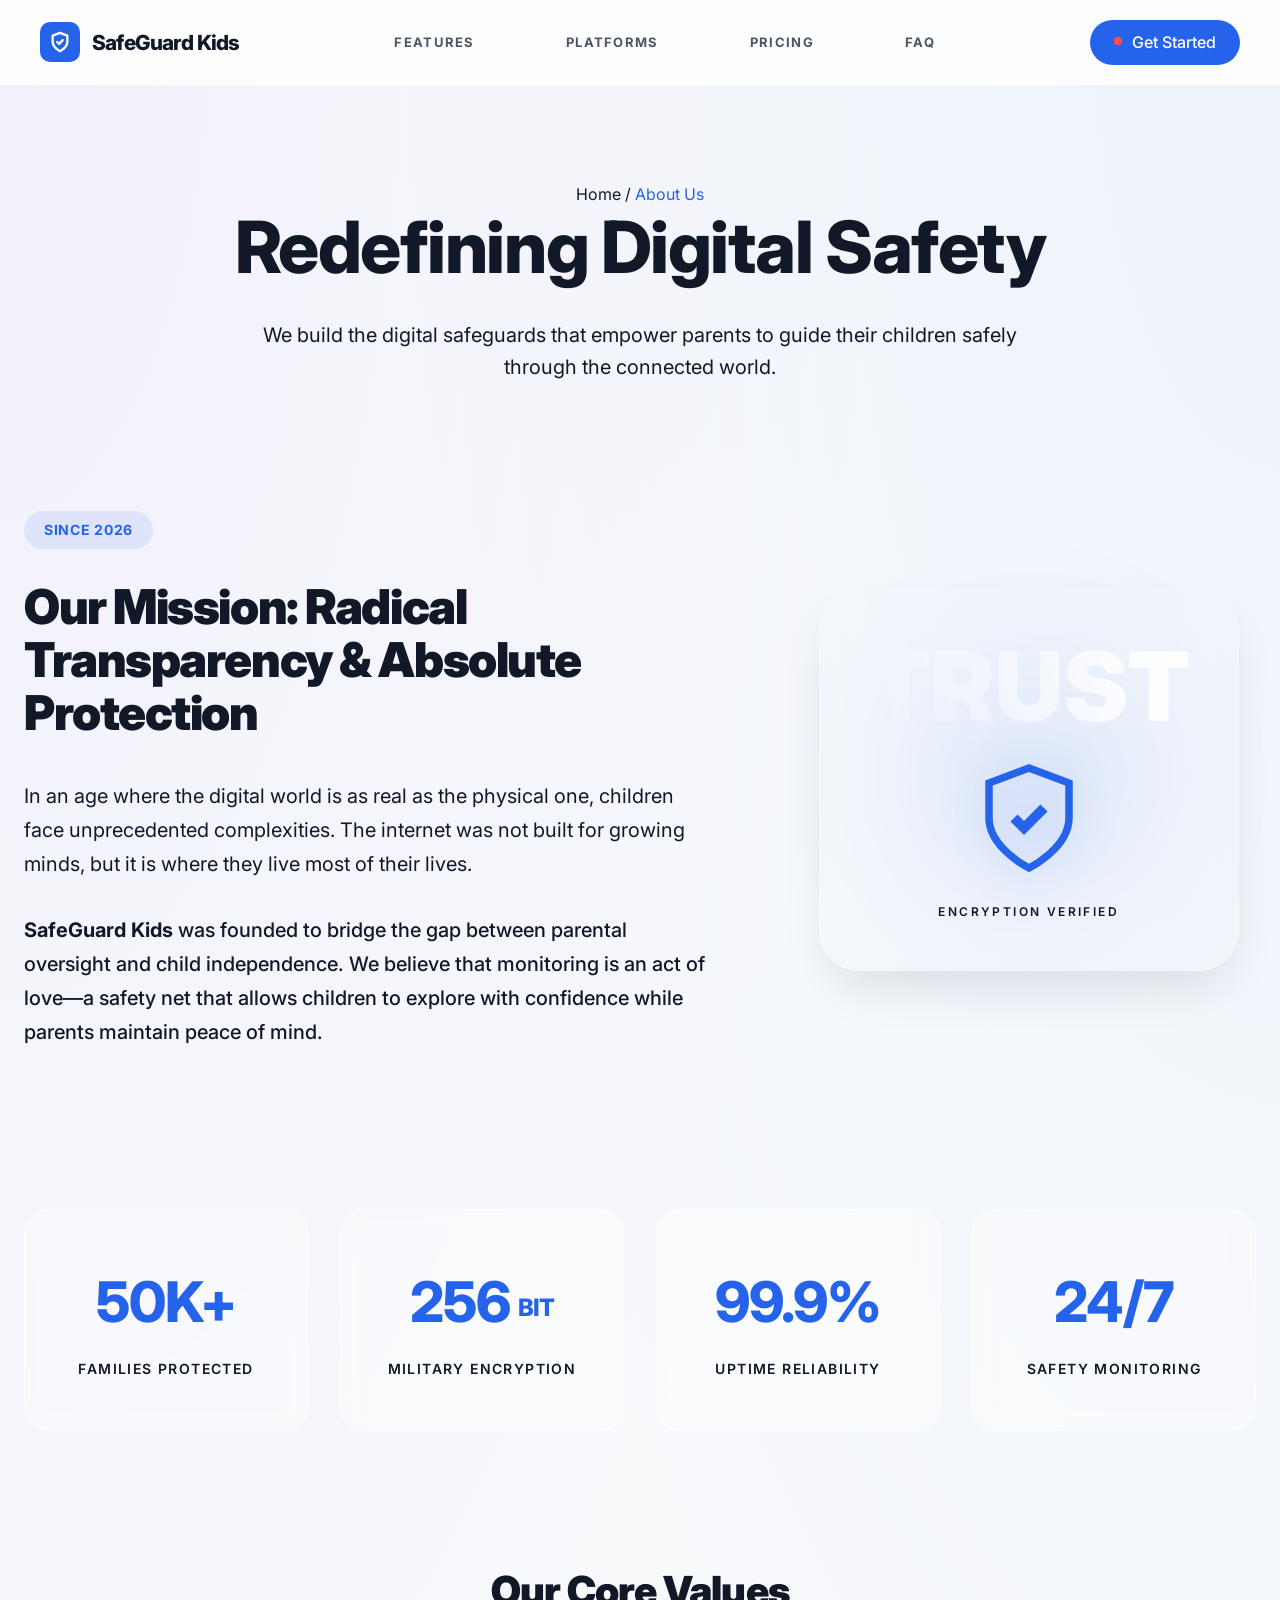
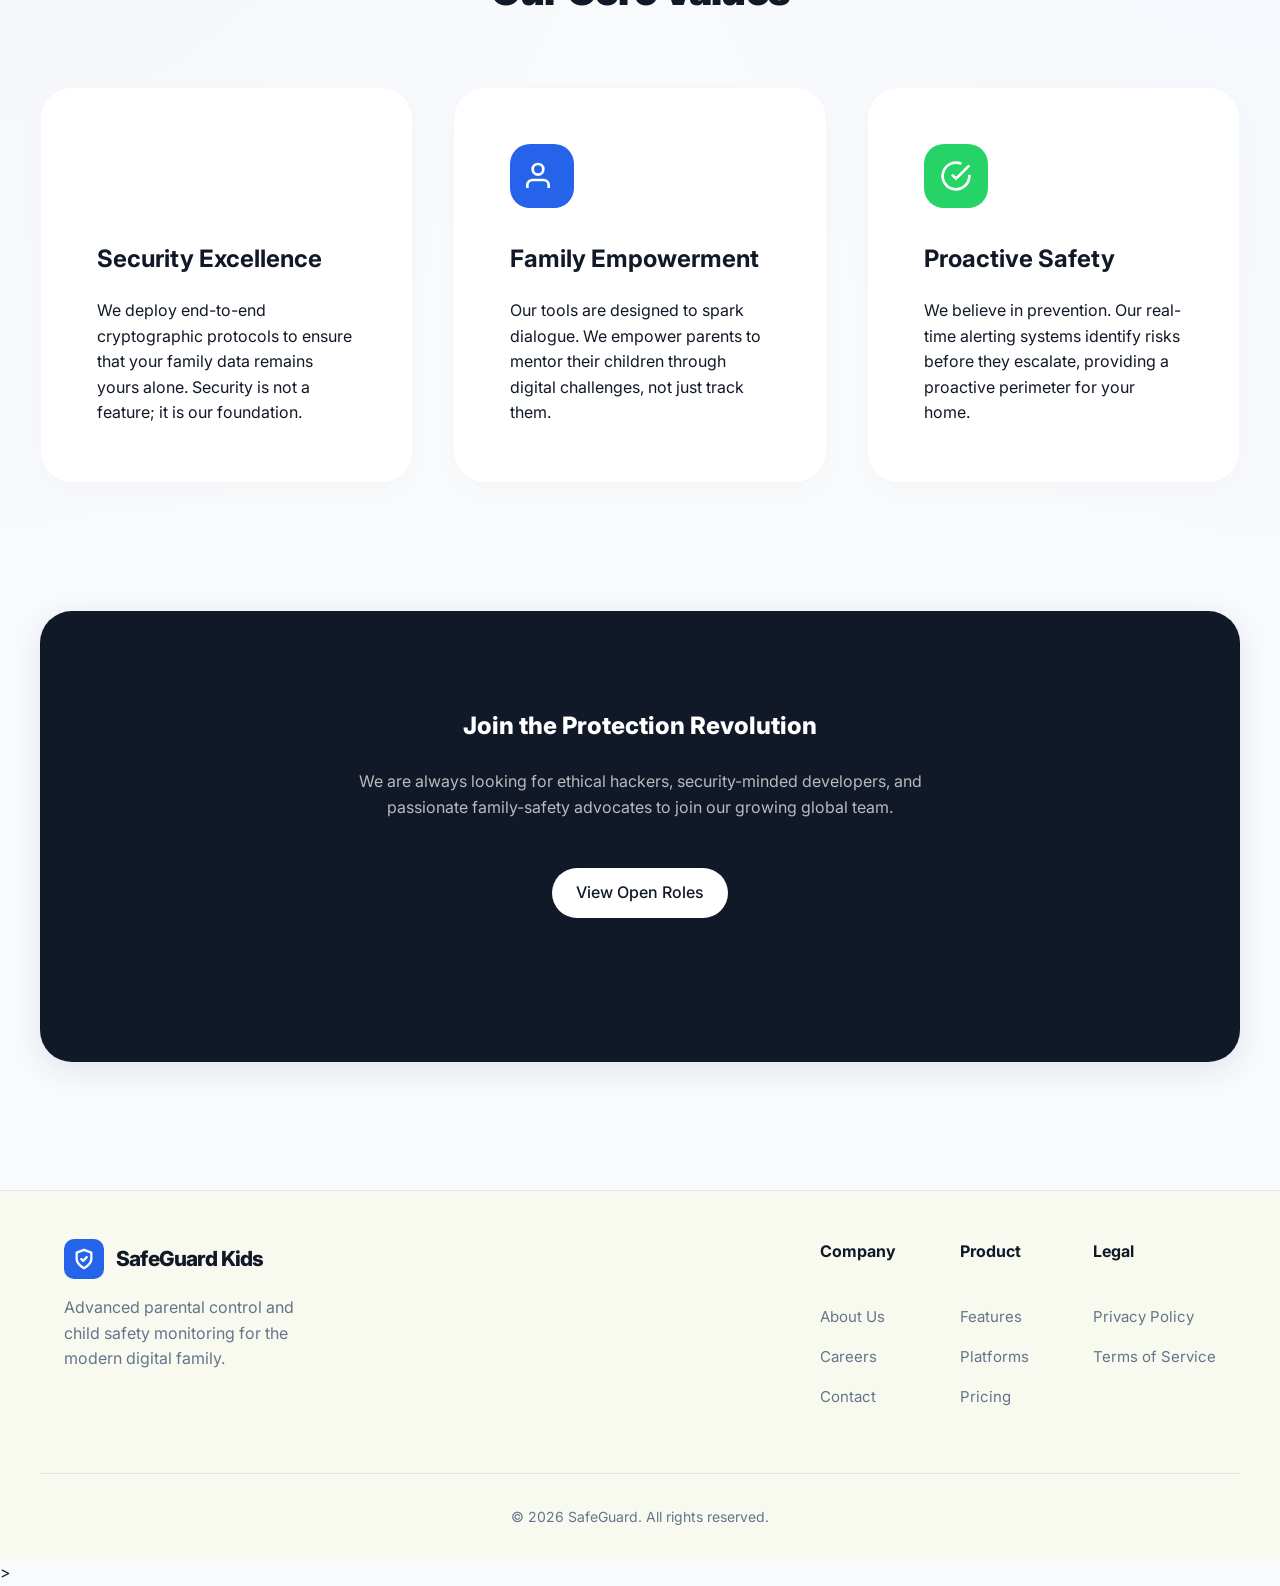
==== commit 3d2e13f3: "Premium Nav & Contact Elite Overhaul: Implemented agency-level header, Ghost Pill navigation, and cu" ====
--- a/about.html
+++ b/about.html
@@ -24,7 +24,10 @@
                 <a href="index.html#faq">FAQ</a>
             </div>
             <div class="nav-actions">
-                <a href="https://wa.me/9909092786?text=Please%20give%20me%20demo.%20I%20am%20interested%20in%20SafeGuard%20Kids!" class="btn btn-primary">Get Started</a>
+                <a href="https://wa.me/9909092786?text=Please%20give%20me%20demo.%20I%20am%20interested%20in%20SafeGuard%20Kids!" class="btn btn-primary">
+                    <span class="live-dot"></span>
+                    Get Started
+                </a>
             </div>
         </div>
     </header>
--- a/style.css
+++ b/style.css
@@ -93,11 +93,11 @@
     position: sticky;
     top: 0;
     z-index: 1000;
-    background: rgba(255, 255, 255, 0.9);
-    backdrop-filter: blur(12px);
-    -webkit-backdrop-filter: blur(12px);
-    border-bottom: 1px solid rgba(0, 0, 0, 0.05);
-    transition: all 0.3s ease;
+    background: rgba(255, 255, 255, 0.85); /* Slightly more transparent */
+    backdrop-filter: blur(16px); /* Stronger blur for premium glass feel */
+    -webkit-backdrop-filter: blur(16px);
+    border-bottom: 1px solid rgba(0, 0, 0, 0.03); /* Whisper-thin border */
+    transition: all 0.4s cubic-bezier(0.4, 0, 0.2, 1);
 }
 
 /* Nav Bar */
@@ -130,9 +130,9 @@
 
 .logo-text {
     font-weight: 800;
-    font-size: clamp(1.1rem, 4vw, 1.35rem);
+    font-size: clamp(1.1rem, 4vw, 1.3rem);
     color: #111827;
-    letter-spacing: -0.025em;
+    letter-spacing: -0.04em; /* Tighter for a more premium look */
     white-space: nowrap;
 }
 
@@ -314,17 +314,29 @@
 }
 
 .nav-links a {
-    color: var(--text-dark);
     text-decoration: none;
-    font-weight: 600;
-    font-size: 1rem;
-    transition: var(--transition-base);
-    opacity: 0.8;
+    color: #4b5563;
+    font-weight: 700;
+    font-size: 0.8125rem; /* Sophisticated smaller size */
+    text-transform: uppercase; /* Agency-style premium look */
+    letter-spacing: 0.1em; /* WIDER tracking for elegance */
+    padding: 0.6rem 1.1rem;
+    border-radius: 100px;
+    transition: all 0.3s cubic-bezier(0.4, 0, 0.2, 1);
+    position: relative;
+    display: flex;
+    align-items: center;
+    opacity: 1;
 }
 
 .nav-links a:hover {
     color: var(--primary-blue);
-    opacity: 1;
+    background: rgba(37, 99, 235, 0.08); /* Ghost Pill Effect */
+}
+
+.nav-links a.active {
+    color: var(--primary-blue);
+    background: rgba(37, 99, 235, 0.08);
 }
 
 .nav-actions {
@@ -673,7 +685,7 @@
 
 /* How It Works Section */
 .how-it-works {
-    padding: 2.5rem 1.5rem var(--section-padding); /* Adjusted top padding to 2.5rem as per feedback */
+    padding: 3rem 1.5rem 3rem; /* Adjusted both top and bottom to 3rem as requested */
     background: transparent;
 }
 
@@ -916,7 +928,7 @@
 
 /* Powerful Features Section */
 .features-section {
-    padding: 5rem 1.5rem 2.5rem; /* Adjusted bottom padding to 2.5rem as per feedback */
+    padding: 5rem 1.5rem 3rem; /* Adjusted bottom padding to 3rem as requested */
     background-color: transparent; /* Removed background-color for testing as requested */
     text-align: center;
 }
@@ -978,7 +990,7 @@
 
 /* Security & Privacy Section */
 .security-section {
-    padding: 2.5rem 1.5rem 2.5rem; /* Adjusted both top (prev) and bottom to 2.5rem */
+    padding: 3rem 1.5rem 3rem; /* Adjusted both top (per prev) and bottom to 3rem as requested */
     background-color: transparent;
     text-align: center;
 }
@@ -1053,7 +1065,7 @@
 
 /* Pricing Section */
 .pricing-section {
-    padding: var(--section-padding) 1.5rem;
+    padding: 3rem 1.5rem 1rem; /* Adjusted top (3rem) and bottom (1rem) as requested */
     background-color: transparent;
     text-align: center;
 }
@@ -1592,7 +1604,7 @@
 
 /* Testimonials Section */
 .testimonials-section {
-    padding: 8rem 0;
+    padding: 6rem 0 3rem; /* Reduced top to 6rem, and bottom to 3rem as requested */
     background-color: transparent;
     text-align: center;
 }
@@ -1667,7 +1679,7 @@
 
 /* FAQ Section */
 .faq-section {
-    padding: var(--section-padding) 1.5rem;
+    padding: 3rem 1.5rem 3rem; /* Adjusted top (3rem) and bottom (3rem) as requested */
     background-color: transparent;
 }
 
@@ -1763,7 +1775,7 @@
 
 /* Final CTA Section */
 .final-cta {
-    padding: var(--section-padding) 1.5rem;
+    padding: 3rem 1.5rem 3rem; /* Adjusted top (3rem) and bottom (3rem) as requested */
     background: transparent; /* Removed white background from reference image */
 }
 
@@ -1849,7 +1861,7 @@
 
 /* Legal Disclaimer Section - Brand-Approved Restoration */
 .disclaimer {
-    padding: 5rem 1.5rem 3rem; /* Balanced top and bottom gaps */
+    padding: 3rem 1.5rem 3rem; /* Adjusted top padding to 3rem as requested */
     text-align: center;
 }
 
@@ -2191,3 +2203,75 @@
 }
 
 .sg-label-type-margin { background: rgba(249, 115, 22, 0.9); }
+
+/* Custom Select Dropdown */
+.custom-select-wrapper {
+    position: relative;
+    user-select: none;
+}
+
+.custom-select-trigger {
+    display: flex;
+    align-items: center;
+    justify-content: space-between;
+    padding: 1.25rem;
+    background: rgba(255, 255, 255, 0.5);
+    border: 2px solid rgba(0, 0, 0, 0.04);
+    border-radius: 16px;
+    cursor: pointer;
+    transition: all 0.3s cubic-bezier(0.175, 0.885, 0.32, 1.275);
+}
+
+.custom-select-trigger:hover,
+.custom-select-wrapper.open .custom-select-trigger {
+    border-color: var(--primary-blue);
+    background: rgba(255, 255, 255, 0.9);
+    box-shadow: 0 5px 15px rgba(37, 99, 235, 0.05);
+}
+
+.custom-select-wrapper.open .custom-options {
+    opacity: 1;
+    visibility: visible;
+    transform: translateY(0);
+}
+
+.custom-options {
+    position: absolute;
+    top: calc(100% + 8px); /* Reduced gap for a tighter feel */
+    left: 0;
+    right: 0;
+    background: rgba(255, 255, 255, 0.98); /* Less transparent for clarity */
+    backdrop-filter: blur(25px);
+    -webkit-backdrop-filter: blur(25px);
+    border-radius: 20px;
+    border: 2px solid rgba(37, 99, 235, 0.1); /* Added a subtle support-blue border */
+    box-shadow: 0 25px 60px rgba(0, 0, 0, 0.12), 0 0 0 1px rgba(255, 255, 255, 1);
+    opacity: 0;
+    visibility: hidden;
+    transform: translateY(10px);
+    transition: all 0.4s cubic-bezier(0.175, 0.885, 0.32, 1.275);
+    z-index: 1000;
+    overflow: hidden;
+    padding: 0.6rem;
+}
+
+.custom-option {
+    padding: 1rem 1.25rem;
+    cursor: pointer;
+    transition: all 0.2s ease;
+    border-radius: 12px;
+    font-size: 0.95rem;
+    color: var(--text-dark);
+    font-weight: 500;
+}
+
+.custom-option:hover {
+    background: rgba(37, 99, 235, 0.08);
+    color: var(--primary-blue);
+    padding-left: 1.5rem;
+}
+
+.custom-option.selected {
+    background: var(--primary-blue);
+    color: white;
+}
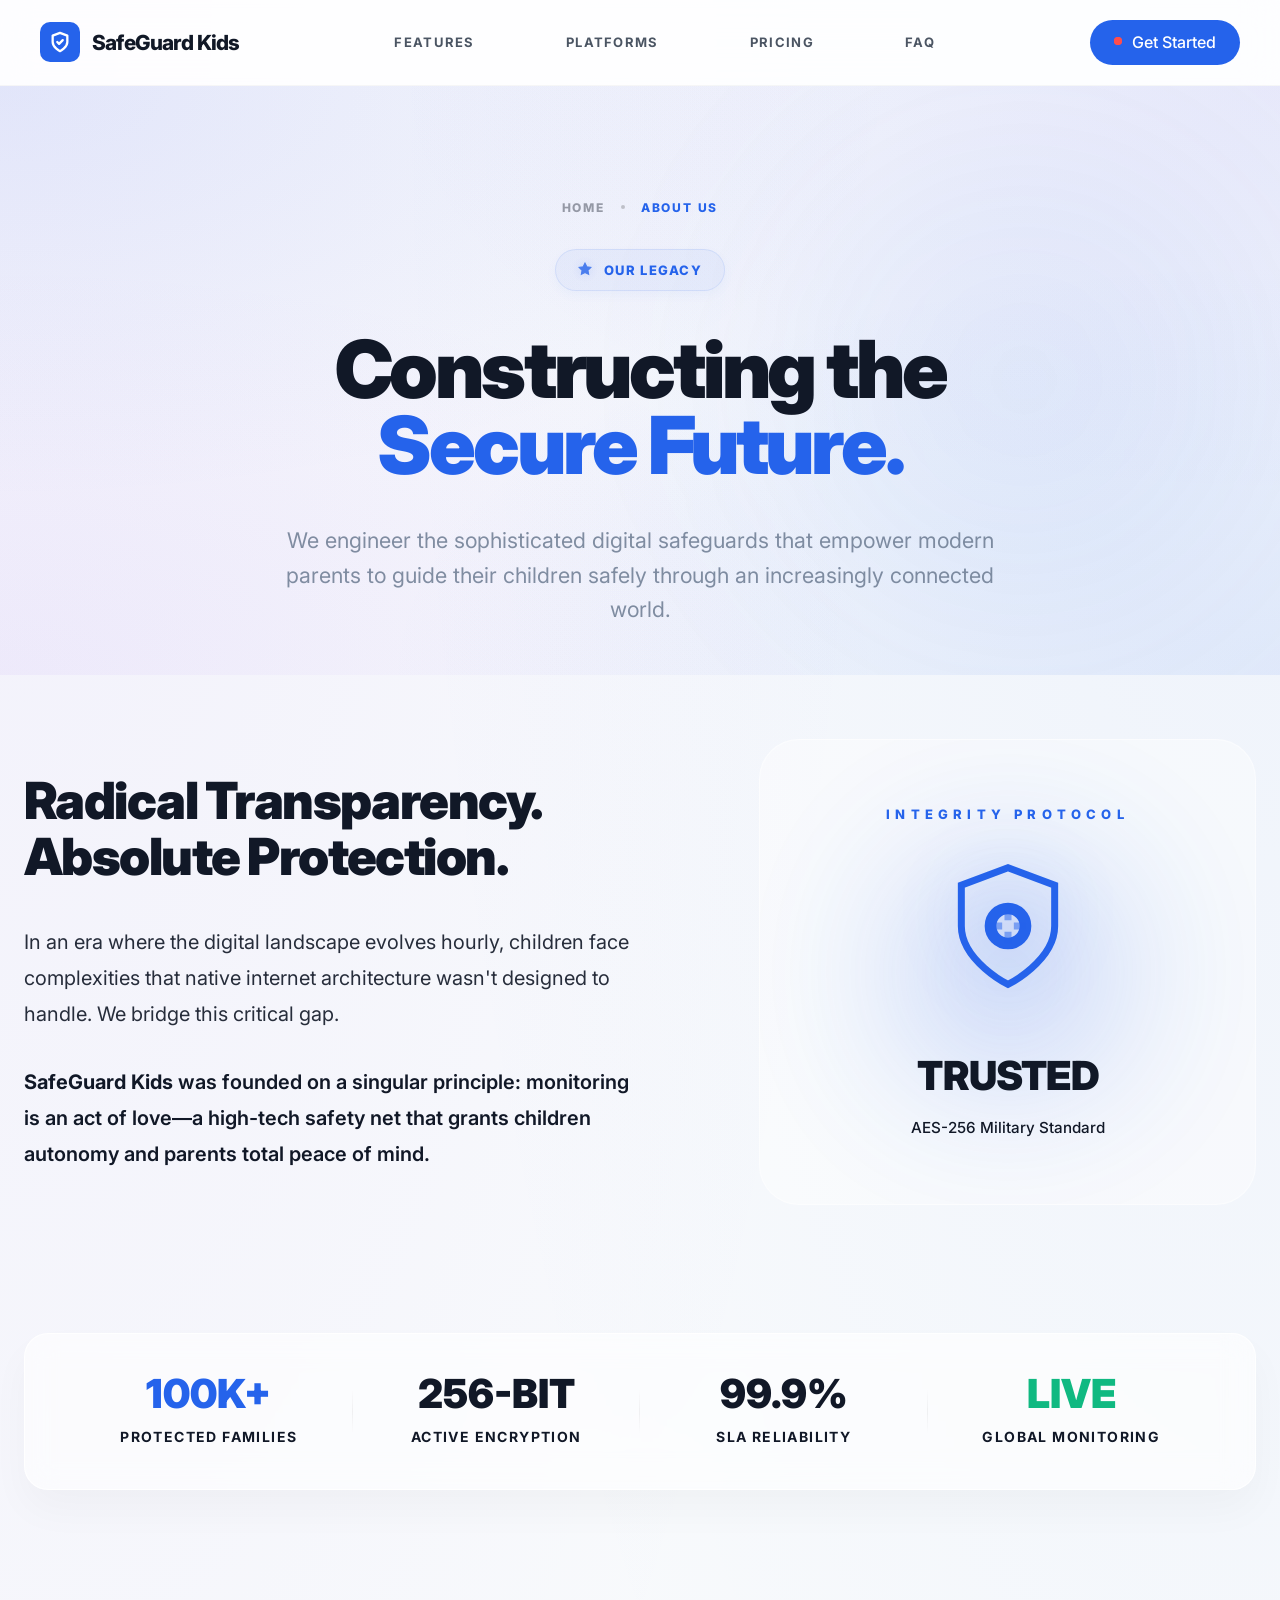
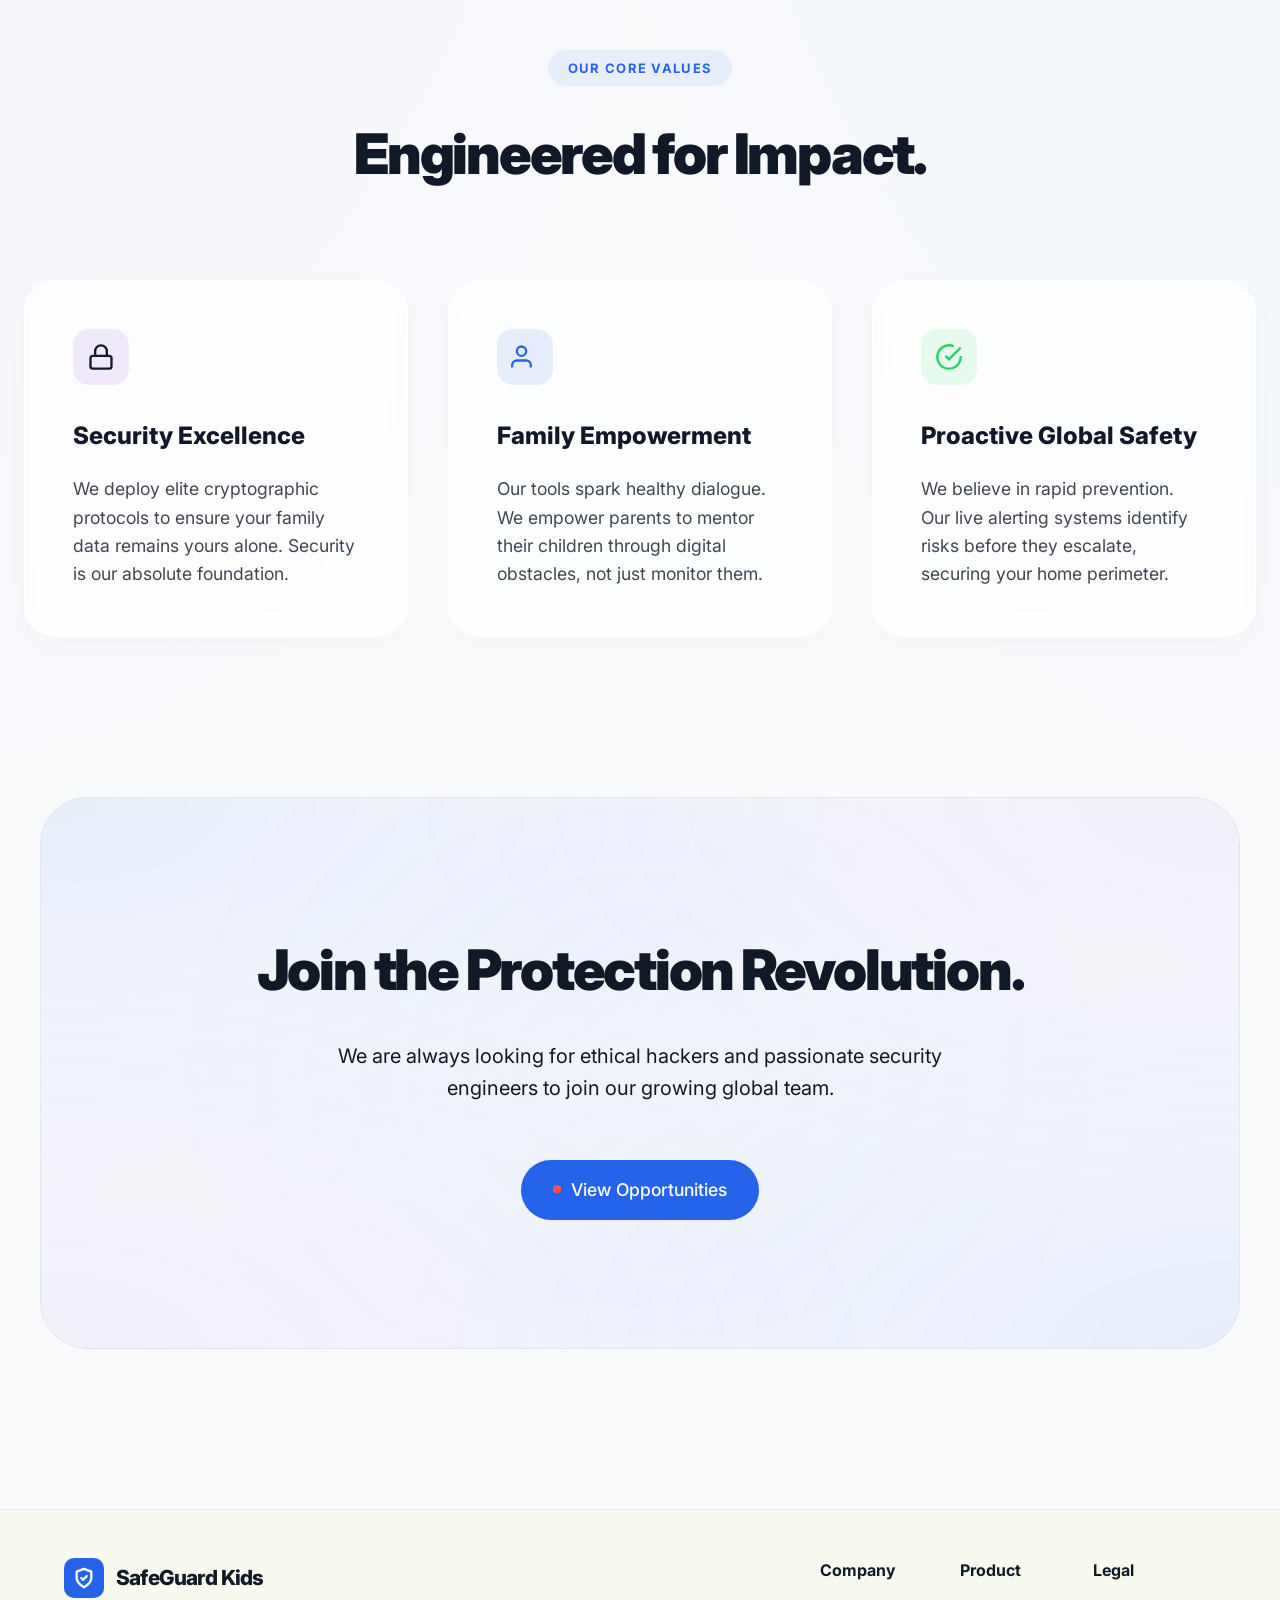
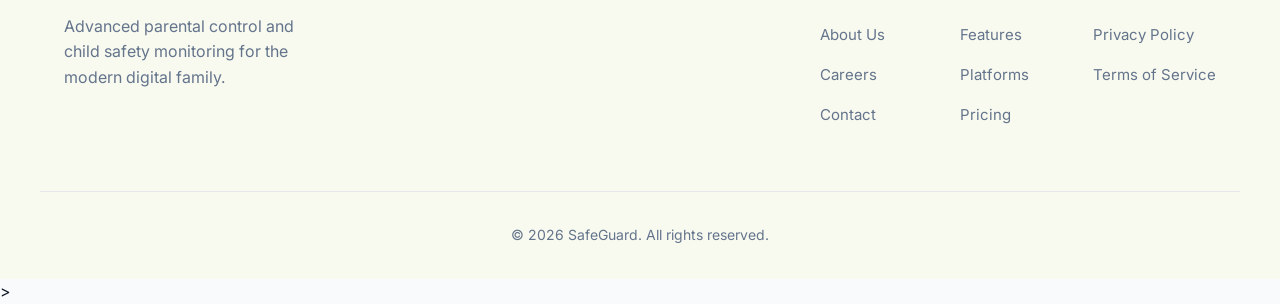
==== commit 648c2845: "feat(ui): world-class 'Top Class' overhaul of SafeGuard Kids platform - Homepage: Implemented 'Top L" ====
--- a/about.html
+++ b/about.html
@@ -33,100 +33,113 @@
     </header>
 
     <main>
-        <section class="inner-page-header rich-variant">
-            <div class="container" style="max-width: 1400px;">
-                <nav class="breadcrumbs">
+        <!-- Top Class Hero Section -->
+        <section class="inner-page-header about-hero-mesh">
+            <div class="about-aura-glow"></div>
+            <div class="container" style="max-width: 1400px; position: relative; z-index: 1;">
+                <nav class="breadcrumbs-elite" style="justify-content: center; margin-top: 7rem;">
                     <a href="index.html">Home</a>
-                    <span>/</span>
-                    <a href="about.html" style="color: var(--primary-blue); opacity: 1;">About Us</a>
+                    <span class="sep"></span>
+                    <a href="about.html" class="active">About Us</a>
                 </nav>
-                <h1 class="hero-title" style="font-size: clamp(2.5rem, 6vw, 4.5rem); margin-bottom: 2rem;">Redefining Digital Safety</h1>
-                <p class="hero-subtitle" style="max-width: 800px; font-size: 1.25rem;">We build the digital safeguards that empower parents to guide their children safely through the connected world.</p>
+                <div class="elite-badge-pill animate-up" style="display: flex; margin-left: auto; margin-right: auto; width: fit-content;">
+                    <svg width="14" height="14" viewBox="0 0 24 24" fill="var(--primary-blue)" stroke="currentColor" stroke-width="2" style="margin-top: -1px;"><polygon points="12 2 15.09 8.26 22 9.27 17 14.14 18.18 21.02 12 17.77 5.82 21.02 7 14.14 2 9.27 8.91 8.26 12 2"></polygon></svg>
+                    Our Legacy
+                </div>
+                <h1 class="hero-title" style="font-size: clamp(3rem, 7vw, 5rem); margin-bottom: 2.5rem; letter-spacing: -0.04em; font-weight: 900; line-height: 0.95; text-align: center;">Constructing the <br><span style="color: var(--primary-blue);">Secure Future.</span></h1>
+                <p class="hero-subtitle" style="max-width: 750px; font-size: 1.35rem; line-height: 1.6; opacity: 0.8; margin-left: auto; margin-right: auto; text-align: center;">We engineer the sophisticated digital safeguards that empower modern parents to guide their children safely through an increasingly connected world.</p>
             </div>
         </section>
 
-        <section class="content-section" style="background: transparent; padding-top: 2rem;">
+        <section class="content-section" style="background: transparent; padding-top: 4rem;">
             <div class="container" style="max-width: 1400px;">
                 
-                <!-- Mission & Shimmering Trust -->
-                <div style="display: grid; grid-template-columns: 1.2fr 0.8fr; gap: 6rem; align-items: center; margin-bottom: 10rem;">
-                    <div>
-                        <div style="display: inline-block; padding: 0.5rem 1.25rem; background: rgba(37, 99, 235, 0.1); color: var(--primary-blue); border-radius: 100px; font-weight: 700; font-size: 0.875rem; margin-bottom: 2rem; letter-spacing: 0.05em; text-transform: uppercase;">Since 2026</div>
-                        <h2 style="font-size: clamp(2rem, 4vw, 3rem); color: var(--text-dark); margin-bottom: 2.5rem; font-weight: 900; line-height: 1.1; letter-spacing: -0.03em;">Our Mission: Radical Transparency & Absolute Protection</h2>
-                        <p style="font-size: 1.25rem; line-height: 1.7; color: var(--text-gray); margin-bottom: 2rem;">In an age where the digital world is as real as the physical one, children face unprecedented complexities. The internet was not built for growing minds, but it is where they live most of their lives.</p>
-                        <p style="font-size: 1.25rem; line-height: 1.7; color: var(--text-gray); font-weight: 500;"><strong>SafeGuard Kids</strong> was founded to bridge the gap between parental oversight and child independence. We believe that monitoring is an act of love—a safety net that allows children to explore with confidence while parents maintain peace of mind.</p>
+                <!-- Mission & Interactive Trust Visual -->
+                <div style="display: grid; grid-template-columns: 1.1fr 0.9fr; gap: 8rem; align-items: center; margin-bottom: 8rem;">
+                    <div class="animate-up">
+                        <h2 style="font-size: clamp(2.25rem, 4vw, 3.5rem); color: var(--text-dark); margin-bottom: 2.5rem; font-weight: 900; line-height: 1.1; letter-spacing: -0.03em;">Radical Transparency. <br>Absolute Protection.</h2>
+                        <p style="font-size: 1.25rem; line-height: 1.8; color: var(--text-gray); margin-bottom: 2rem; opacity: 0.9;">In an era where the digital landscape evolves hourly, children face complexities that native internet architecture wasn't designed to handle. We bridge this critical gap.</p>
+                        <p style="font-size: 1.25rem; line-height: 1.8; color: var(--text-dark); font-weight: 600;"><strong>SafeGuard Kids</strong> was founded on a singular principle: monitoring is an act of love—a high-tech safety net that grants children autonomy and parents total peace of mind.</p>
                     </div>
                     
-                    <div class="about-hero-visual">
-                        <div class="about-glow"></div>
-                        <div class="trust-shield-wrapper">
-                            <div class="shimmer-text" style="font-size: 6rem; line-height: 1;">TRUST</div>
-                            <svg width="120" height="120" viewBox="0 0 24 24" fill="none" stroke="var(--primary-blue)" stroke-width="1.5" style="filter: drop-shadow(0 0 20px rgba(37, 99, 235, 0.3));">
+                    <div class="trust-visual-container animate-up" style="animation-delay: 0.2s;">
+                        <div class="about-glow" style="opacity: 0.4;"></div>
+                        <div style="text-align: center; position: relative; z-index: 1;">
+                            <div style="color: var(--primary-blue); font-weight: 800; letter-spacing: 0.4em; text-transform: uppercase; font-size: 0.8125rem; margin-bottom: 2rem;">Integrity Protocol</div>
+                            <svg width="140" height="140" viewBox="0 0 24 24" fill="none" stroke="var(--primary-blue)" stroke-width="1.2" style="filter: drop-shadow(0 0 30px rgba(37, 99, 235, 0.2));">
                                 <path d="M12 22s8-4 8-10V5l-8-3-8 3v7c0 6 8 10 8 10z"></path>
-                                <polyline points="9 12 11 14 15 10" stroke-width="2"></polyline>
+                                <circle cx="12" cy="12" r="3" stroke-width="2"></circle>
+                                <path d="M12 9v2M12 13v2M9 12h2M13 12h2" opacity="0.5"></path>
                             </svg>
-                            <div style="color: var(--text-gray); font-weight: 600; letter-spacing: 0.2em; text-transform: uppercase; font-size: 0.75rem;">Encryption Verified</div>
-                        </div>
-                    </div>
-                </div>
-
-                <!-- Shimmering Metrics -->
-                <div class="about-stats-container">
-                    <div class="stat-card">
-                        <span class="stat-number">50K+</span>
-                        <span class="stat-label">Families Protected</span>
-                    </div>
-                    <div class="stat-card">
-                        <span class="stat-number">256<span style="font-size: 1.5rem; vertical-align: middle; margin-left: 0.5rem;">BIT</span></span>
-                        <span class="stat-label">Military Encryption</span>
-                    </div>
-                    <div class="stat-card">
-                        <span class="stat-number">99.9%</span>
-                        <span class="stat-label">Uptime Reliability</span>
-                    </div>
-                    <div class="stat-card">
-                        <span class="stat-number">24/7</span>
-                        <span class="stat-label">Safety Monitoring</span>
+                            <div style="margin-top: 2.5rem; font-size: 2.5rem; font-weight: 900; color: var(--text-dark); letter-spacing: -0.02em;">TRUSTED</div>
+                            <div style="color: var(--text-gray); font-size: 0.95rem; margin-top: 0.5rem; font-weight: 500;">AES-256 Military Standard</div>
+                        </div>
+                    </div>
+                </div>
+
+                <!-- Elite Stats Bar -->
+                <div class="elite-stats-bar-about animate-up">
+                    <div class="stat-item-premium">
+                        <div style="font-size: 2.5rem; font-weight: 900; color: var(--primary-blue); line-height: 1;">100K+</div>
+                        <div style="font-size: 0.875rem; font-weight: 700; color: var(--text-gray); text-transform: uppercase; letter-spacing: 0.1em; margin-top: 0.75rem;">Protected Families</div>
+                    </div>
+                    <div class="stat-item-premium">
+                        <div style="font-size: 2.5rem; font-weight: 900; color: var(--text-dark); line-height: 1;">256-BIT</div>
+                        <div style="font-size: 0.875rem; font-weight: 700; color: var(--text-gray); text-transform: uppercase; letter-spacing: 0.1em; margin-top: 0.75rem;">Active Encryption</div>
+                    </div>
+                    <div class="stat-item-premium">
+                        <div style="font-size: 2.5rem; font-weight: 900; color: var(--text-dark); line-height: 1;">99.9%</div>
+                        <div style="font-size: 0.875rem; font-weight: 700; color: var(--text-gray); text-transform: uppercase; letter-spacing: 0.1em; margin-top: 0.75rem;">SLA Reliability</div>
+                    </div>
+                    <div class="stat-item-premium">
+                        <div style="font-size: 2.5rem; font-weight: 900; color: var(--success-green); line-height: 1;">LIVE</div>
+                        <div style="font-size: 0.875rem; font-weight: 700; color: var(--text-gray); text-transform: uppercase; letter-spacing: 0.1em; margin-top: 0.75rem;">Global Monitoring</div>
                     </div>
                 </div>
 
                 <!-- Core Values Grid -->
-                <div style="text-align: center; margin-bottom: 4rem;">
-                    <h2 style="font-size: 2.5rem; font-weight: 900; letter-spacing: -0.02em;">Our Core Values</h2>
-                </div>
-
-                <div class="pricing-grid">
-                    <div class="value-card">
-                        <div class="vibrant-icon" style="background: var(--primary-purple); color: white;">
-                            <svg width="32" height="32" viewBox="0 0 24 24" fill="none" stroke="currentColor" stroke-width="2"><rect x="3" y="11" width="18" height="11" rx="2" ry="2"></rect><path d="M7 11V7a5 5 0 0 1 10 0v4"></path></svg>
-                        </div>
-                        <h3>Security Excellence</h3>
-                        <p>We deploy end-to-end cryptographic protocols to ensure that your family data remains yours alone. Security is not a feature; it is our foundation.</p>
-                    </div>
-                    <div class="value-card">
-                        <div class="vibrant-icon" style="background: var(--primary-blue); color: white;">
-                            <svg width="32" height="32" viewBox="0 0 24 24" fill="none" stroke="currentColor" stroke-width="2"><path d="M17 21v-2a4 4 0 0 0-4-4H5a4 4 0 0 0-4 4v2"></path><circle cx="9" cy="7" r="4"></circle></svg>
-                        </div>
-                        <h3>Family Empowerment</h3>
-                        <p>Our tools are designed to spark dialogue. We empower parents to mentor their children through digital challenges, not just track them.</p>
-                    </div>
-                    <div class="value-card">
-                        <div class="vibrant-icon" style="background: #25D366; color: white;">
-                            <svg width="32" height="32" viewBox="0 0 24 24" fill="none" stroke="currentColor" stroke-width="2"><path d="M22 11.08V12a10 10 0 1 1-5.93-9.14"></path><polyline points="22 4 12 14.01 9 11.01"></polyline></svg>
-                        </div>
-                        <h3>Proactive Safety</h3>
-                        <p>We believe in prevention. Our real-time alerting systems identify risks before they escalate, providing a proactive perimeter for your home.</p>
+                <div style="text-align: center; margin: 10rem 0 5rem;">
+                    <div style="display: inline-block; padding: 0.5rem 1.25rem; background: rgba(37, 99, 235, 0.08); color: var(--primary-blue); border-radius: 100px; font-weight: 700; font-size: 0.8125rem; margin-bottom: 1.5rem; letter-spacing: 0.1em; text-transform: uppercase;">Our Core Values</div>
+                    <h2 style="font-size: 3.5rem; font-weight: 900; letter-spacing: -0.04em;">Engineered for Impact.</h2>
+                </div>
+
+                <div style="display: grid; grid-template-columns: repeat(3, 1fr); gap: 2.5rem; margin-bottom: 10rem;">
+                    <div class="glass-value-card animate-up">
+                        <div style="width: 56px; height: 56px; background: rgba(124, 58, 237, 0.1); color: var(--primary-purple); border-radius: 16px; display: flex; align-items: center; justify-content: center; margin-bottom: 2rem;">
+                            <svg width="28" height="28" viewBox="0 0 24 24" fill="none" stroke="currentColor" stroke-width="2"><rect x="3" y="11" width="18" height="11" rx="2" ry="2"></rect><path d="M7 11V7a5 5 0 0 1 10 0v4"></path></svg>
+                        </div>
+                        <h3 style="font-size: 1.5rem; font-weight: 800; margin-bottom: 1.25rem; color: var(--text-dark);">Security Excellence</h3>
+                        <p style="font-size: 1.1rem; line-height: 1.6; color: var(--text-gray); opacity: 0.8;">We deploy elite cryptographic protocols to ensure your family data remains yours alone. Security is our absolute foundation.</p>
+                    </div>
+                    <div class="glass-value-card animate-up" style="animation-delay: 0.1s;">
+                        <div style="width: 56px; height: 56px; background: rgba(37, 99, 235, 0.1); color: var(--primary-blue); border-radius: 16px; display: flex; align-items: center; justify-content: center; margin-bottom: 2rem;">
+                            <svg width="28" height="28" viewBox="0 0 24 24" fill="none" stroke="currentColor" stroke-width="2"><path d="M17 21v-2a4 4 0 0 0-4-4H5a4 4 0 0 0-4 4v2"></path><circle cx="9" cy="7" r="4"></circle></svg>
+                        </div>
+                        <h3 style="font-size: 1.5rem; font-weight: 800; margin-bottom: 1.25rem; color: var(--text-dark);">Family Empowerment</h3>
+                        <p style="font-size: 1.1rem; line-height: 1.6; color: var(--text-gray); opacity: 0.8;">Our tools spark healthy dialogue. We empower parents to mentor their children through digital obstacles, not just monitor them.</p>
+                    </div>
+                    <div class="glass-value-card animate-up" style="animation-delay: 0.2s;">
+                        <div style="width: 56px; height: 56px; background: rgba(37, 211, 102, 0.1); color: #25D366; border-radius: 16px; display: flex; align-items: center; justify-content: center; margin-bottom: 2rem;">
+                            <svg width="28" height="28" viewBox="0 0 24 24" fill="none" stroke="currentColor" stroke-width="2"><path d="M22 11.08V12a10 10 0 1 1-5.93-9.14"></path><polyline points="22 4 12 14.01 9 11.01"></polyline></svg>
+                        </div>
+                        <h3 style="font-size: 1.5rem; font-weight: 800; margin-bottom: 1.25rem; color: var(--text-dark);">Proactive Global Safety</h3>
+                        <p style="font-size: 1.1rem; line-height: 1.6; color: var(--text-gray); opacity: 0.8;">We believe in rapid prevention. Our live alerting systems identify risks before they escalate, securing your home perimeter.</p>
                     </div>
                 </div>
             </div>
         </section>
 
-        <section id="careers" class="container" style="padding: 8rem 0;">
-            <div class="cta-box glass-content-card" style="background: var(--text-dark); color: white; padding: 6rem 3rem; text-align: center; border: none;">
-                <h2 style="color: white; margin-bottom: 1.5rem; font-weight: 800;">Join the Protection Revolution</h2>
-                <p style="color: rgba(255,255,255,0.7); max-width: 600px; margin: 0 auto 3rem;">We are always looking for ethical hackers, security-minded developers, and passionate family-safety advocates to join our growing global team.</p>
-                <div class="cta-actions" style="justify-content: center;">
-                    <a href="contact.html" class="btn btn-primary" style="background: white; color: var(--text-dark);">View Open Roles</a>
+        <!-- Premium Careers CTA -->
+        <section id="careers" class="container" style="padding: 0 0 10rem 0;">
+            <div class="about-hero-mesh" style="border-radius: 48px; border: 1px solid rgba(0,0,0,0.05); padding: 8rem 4rem; text-align: center; position: relative; overflow: hidden;">
+                <div class="about-aura-glow" style="top: 0; right: 0; width: 100%; height: 100%; opacity: 0.5;"></div>
+                <div style="position: relative; z-index: 1;">
+                    <h2 style="font-size: 3.5rem; font-weight: 900; margin-bottom: 1.5rem; letter-spacing: -0.04em;">Join the Protection Revolution.</h2>
+                    <p style="font-size: 1.25rem; color: var(--text-gray); max-width: 650px; margin: 0 auto 3.5rem; line-height: 1.6;">We are always looking for ethical hackers and passionate security engineers to join our growing global team.</p>
+                    <a href="contact.html" class="btn btn-primary btn-large">
+                        <span class="live-dot"></span>
+                        View Opportunities
+                    </a>
                 </div>
             </div>
         </section>
--- a/style.css
+++ b/style.css
@@ -704,9 +704,21 @@
     top: 0;
     left: 0;
     width: 100%;
-    height: 100px; /* Increased height for ultra-bold connectors */
+    height: 120px; /* Calibrated for high-fidelity curved flows */
     z-index: 1;
     pointer-events: none;
+}
+
+/* Elite "Digital Pulse" Energy Animation */
+@keyframes energy-flow {
+    0% { stroke-dashoffset: 100; }
+    100% { stroke-dashoffset: 0; }
+}
+
+.pulse-line {
+    stroke-dasharray: 20 80; /* Elegant, spaced-out pulses */
+    animation: energy-flow 4s linear infinite;
+    filter: drop-shadow(0 0 5px rgba(37, 99, 235, 0.5));
 }
 
 .step-item {
@@ -896,18 +908,19 @@
     gap: 1rem;
 }
 
-.stat-card {
+.stats-board .stat-card {
     background: rgba(255, 255, 255, 0.1);
     border-radius: 12px;
     border: none;
     padding: 2.5rem 1.5rem;
     text-align: center;
-    transition: transform 0.3s ease;
-}
-
-.stat-card:hover {
-    transform: translateY(-3px);
-    background: rgba(255, 255, 255, 0.15);
+    transition: all 0.4s cubic-bezier(0.175, 0.885, 0.32, 1.275);
+}
+
+.stats-board .stat-card:hover {
+    transform: translateY(-10px) scale(1.02);
+    background: rgba(255, 255, 255, 0.22);
+    box-shadow: 0 25px 50px -12px rgba(0, 0, 0, 0.15);
 }
 
 .stat-card h3 {
@@ -1229,7 +1242,7 @@
     margin: 4rem 0 8rem;
 }
 
-.stat-card {
+.about-stats-container .stat-card {
     text-align: center;
     padding: 3rem 2rem;
     background: rgba(255, 255, 255, 0.4);
@@ -1239,10 +1252,10 @@
     transition: all 0.4s cubic-bezier(0.175, 0.885, 0.32, 1.275);
 }
 
-.stat-card:hover {
-    transform: translateY(-10px);
+.about-stats-container .stat-card:hover {
+    transform: translateY(-12px);
     background: white;
-    box-shadow: 0 20px 40px rgba(0, 0, 0, 0.05);
+    box-shadow: 0 30px 60px rgba(37, 99, 235, 0.08);
 }
 
 .stat-number {
@@ -1306,7 +1319,7 @@
     color: var(--text-dark);
 }
 
-/* Legal Content Typography */
+/* --- Legal Content Typography (Elite Overhaul) --- */
 .legal-content {
     counter-reset: section-counter;
 }
@@ -1314,55 +1327,121 @@
 .legal-content h2 {
     counter-increment: section-counter;
     display: flex;
-    align-items: baseline;
-    gap: 0.75rem;
+    align-items: center; /* Perfect vertical alignment */
+    gap: 1.25rem;
     color: var(--text-dark);
-    font-size: clamp(1.25rem, 2.5vw, 1.5rem);
+    font-size: clamp(1.5rem, 3vw, 2.25rem);
+    font-weight: 900;
+    margin: 5rem 0 2rem;
+    letter-spacing: -0.04em;
+    position: relative;
+    padding-left: 1.25rem; /* Space for the accent bar */
+}
+
+/* Vertical Accent Bar (Premium Highlight) */
+.legal-content h2::after {
+    content: "";
+    position: absolute;
+    left: 0;
+    top: 0;
+    width: 5px;
+    height: 100%;
+    background: var(--primary-blue);
+    border-radius: 10px;
+    opacity: 0.8;
+}
+
+/* Section Numbering (Corrected Alignment) */
+.legal-content h2::before {
+    content: counter(section-counter, decimal-leading-zero) ".";
+    color: var(--primary-blue);
+    font-size: 0.65em; /* Perfectly proportional */
     font-weight: 800;
-    margin: 3.5rem 0 1.25rem;
-    letter-spacing: -0.01em;
-}
-
-.legal-content h2::before {
-    content: counter(section-counter, decimal-leading-zero);
-    color: var(--primary-blue);
-    font-size: 0.85em;
-    font-weight: 600;
-    opacity: 0.7;
+    opacity: 0.9;
     font-variant-numeric: tabular-nums;
+    margin-right: 0.25rem;
+    font-style: normal;
+    /* Static positioning for perfect flex alignment */
 }
 
 .legal-content p {
     color: var(--text-gray);
-    line-height: 1.8;
-    margin-bottom: 1.5rem;
-    font-size: 1.05rem;
+    line-height: 1.85;
+    margin-bottom: 2rem;
+    font-size: 1.125rem;
+    opacity: 0.85;
 }
 
 .legal-content ul {
-    margin-bottom: 2rem;
+    margin-bottom: 2.5rem;
     list-style: none;
-    padding-left: 0.5rem;
+    padding-left: 0;
 }
 
 .legal-content li {
     position: relative;
-    padding-left: 1.75rem;
-    margin-bottom: 1rem;
+    padding-left: 2.25rem;
+    margin-bottom: 1.25rem;
     color: var(--text-gray);
-    line-height: 1.6;
+    line-height: 1.7;
+    font-size: 1.0625rem;
 }
 
 .legal-content li::before {
     content: "";
     position: absolute;
     left: 0;
-    top: 10px;
+    top: 0.75rem;
     width: 6px;
     height: 6px;
     border-radius: 50%;
     background: var(--primary-blue);
-    opacity: 0.6;
+    box-shadow: 0 0 10px var(--primary-blue); /* Glowing marker */
+}
+
+/* Side Nav Active State Refinement (Agency-Style) */
+.side-nav-links a {
+    display: flex;
+    align-items: center;
+    gap: 0.75rem;
+    padding: 0.8rem 1.25rem;
+    color: var(--text-gray);
+    text-decoration: none;
+    font-weight: 700;
+    font-size: 0.875rem;
+    border-radius: 12px;
+    transition: all 0.4s cubic-bezier(0.175, 0.885, 0.32, 1.275);
+    border: 1px solid transparent;
+}
+
+.side-nav-links a:hover {
+    color: var(--primary-blue);
+    background: rgba(37, 99, 235, 0.03);
+    padding-left: 1.5rem;
+}
+
+.side-nav-links a.active {
+    color: var(--primary-blue);
+    background: white;
+    border-color: rgba(37, 99, 235, 0.1);
+    box-shadow: 0 10px 20px rgba(0, 0, 0, 0.04);
+    pointer-events: none;
+}
+
+.side-nav-links a::before {
+    content: "";
+    width: 6px;
+    height: 6px;
+    border-radius: 50%;
+    background: currentColor;
+    opacity: 0.2;
+    transition: opacity 0.3s ease;
+}
+
+.side-nav-links a.active::before {
+    opacity: 1;
+    background: var(--primary-blue);
+    box-shadow: 0 0 12px var(--primary-blue);
 }
 
 .legal-content h2:first-of-type {
@@ -1370,9 +1449,9 @@
 }
 
 .legal-content div:not(:last-child) {
-    border-bottom: 1px solid rgba(0, 0, 0, 0.05);
-    margin-bottom: 1rem;
-    padding-bottom: 2rem;
+    border-bottom: 1px solid rgba(0, 0, 0, 0.03);
+    margin-bottom: 3rem;
+    padding-bottom: 3rem;
 }
 
 .legal-content div:last-child {
@@ -2275,3 +2354,141 @@
     background: var(--primary-blue);
     color: white;
 }
+
+/* About Page Elite Overhaul */
+.about-hero-mesh {
+    background: radial-gradient(at 0% 0%, rgba(37, 99, 235, 0.08) 0, transparent 50%), 
+                radial-gradient(at 100% 0%, rgba(124, 58, 237, 0.05) 0, transparent 50%),
+                radial-gradient(at 100% 100%, rgba(37, 99, 235, 0.08) 0, transparent 50%),
+                radial-gradient(at 0% 100%, rgba(124, 58, 237, 0.05) 0, transparent 50%);
+    position: relative;
+    overflow: hidden;
+}
+
+.about-aura-glow {
+    position: absolute;
+    top: -10%;
+    right: -10%;
+    width: 60%;
+    height: 120%;
+    background: radial-gradient(circle, rgba(37, 99, 235, 0.08) 0%, transparent 70%);
+    filter: blur(80px);
+    z-index: -1;
+    pointer-events: none;
+}
+
+.glass-value-card {
+    background: rgba(255, 255, 255, 0.7);
+    backdrop-filter: blur(20px);
+    -webkit-backdrop-filter: blur(20px);
+    border: 1px solid rgba(255, 255, 255, 1);
+    border-radius: 32px;
+    padding: 3rem;
+    transition: all 0.4s cubic-bezier(0.175, 0.885, 0.32, 1.275);
+    box-shadow: 0 10px 30px rgba(0, 0, 0, 0.02);
+}
+
+.glass-value-card:hover {
+    transform: translateY(-12px);
+    background: rgba(255, 255, 255, 0.9);
+    box-shadow: 0 30px 60px rgba(37, 99, 235, 0.08);
+    border-color: rgba(37, 99, 235, 0.1);
+}
+
+.elite-stats-bar-about {
+    display: flex;
+    justify-content: space-between;
+    background: rgba(255, 255, 255, 0.6);
+    backdrop-filter: blur(15px);
+    border: 1px solid rgba(255, 255, 255, 0.8);
+    border-radius: 24px;
+    padding: 2.5rem;
+    margin: 4rem 0;
+    box-shadow: 0 20px 40px rgba(0, 0, 0, 0.03);
+}
+
+.stat-item-premium {
+    text-align: center;
+    flex: 1;
+    position: relative;
+}
+
+.stat-item-premium:not(:last-child)::after {
+    content: '';
+    position: absolute;
+    right: 0;
+    top: 20%;
+    height: 60%;
+    width: 1px;
+    background: linear-gradient(transparent, rgba(0, 0, 0, 0.05), transparent);
+}
+
+.trust-visual-container {
+    position: relative;
+    display: flex;
+    flex-direction: column;
+    align-items: center;
+    justify-content: center;
+    padding: 4rem;
+    background: rgba(255, 255, 255, 0.4);
+    border-radius: 40px;
+    border: 1px solid rgba(255, 255, 255, 0.5);
+    overflow: hidden;
+}
+
+/* Elite Detail Refinements */
+.breadcrumbs-elite {
+    display: flex;
+    align-items: center;
+    gap: 1rem;
+    margin-bottom: 2rem;
+    font-size: 0.75rem;
+    font-weight: 800;
+    text-transform: uppercase;
+    letter-spacing: 0.15em;
+}
+
+.breadcrumbs-elite a {
+    color: var(--text-dark);
+    opacity: 0.4;
+    text-decoration: none;
+    transition: opacity 0.3s ease;
+}
+
+.breadcrumbs-elite a:hover {
+    opacity: 0.8;
+}
+
+.breadcrumbs-elite a.active {
+    color: var(--primary-blue);
+    opacity: 1;
+}
+
+.breadcrumbs-elite .sep {
+    width: 4px;
+    height: 4px;
+    background: rgba(0,0,0,0.2);
+    border-radius: 50%;
+}
+
+.elite-badge-pill {
+    display: inline-flex;
+    align-items: center;
+    gap: 0.75rem;
+    padding: 0.6rem 1.4rem;
+    background: rgba(37, 99, 235, 0.05);
+    border: 1px solid rgba(37, 99, 235, 0.1);
+    border-radius: 100px;
+    color: var(--primary-blue);
+    font-weight: 800;
+    font-size: 0.8125rem;
+    letter-spacing: 0.1em;
+    text-transform: uppercase;
+    box-shadow: 0 4px 12px rgba(37, 99, 235, 0.04);
+    margin-bottom: 2.5rem;
+}
+
+.elite-badge-pill svg {
+    opacity: 0.8;
+    filter: drop-shadow(0 0 5px rgba(37, 99, 235, 0.2));
+}
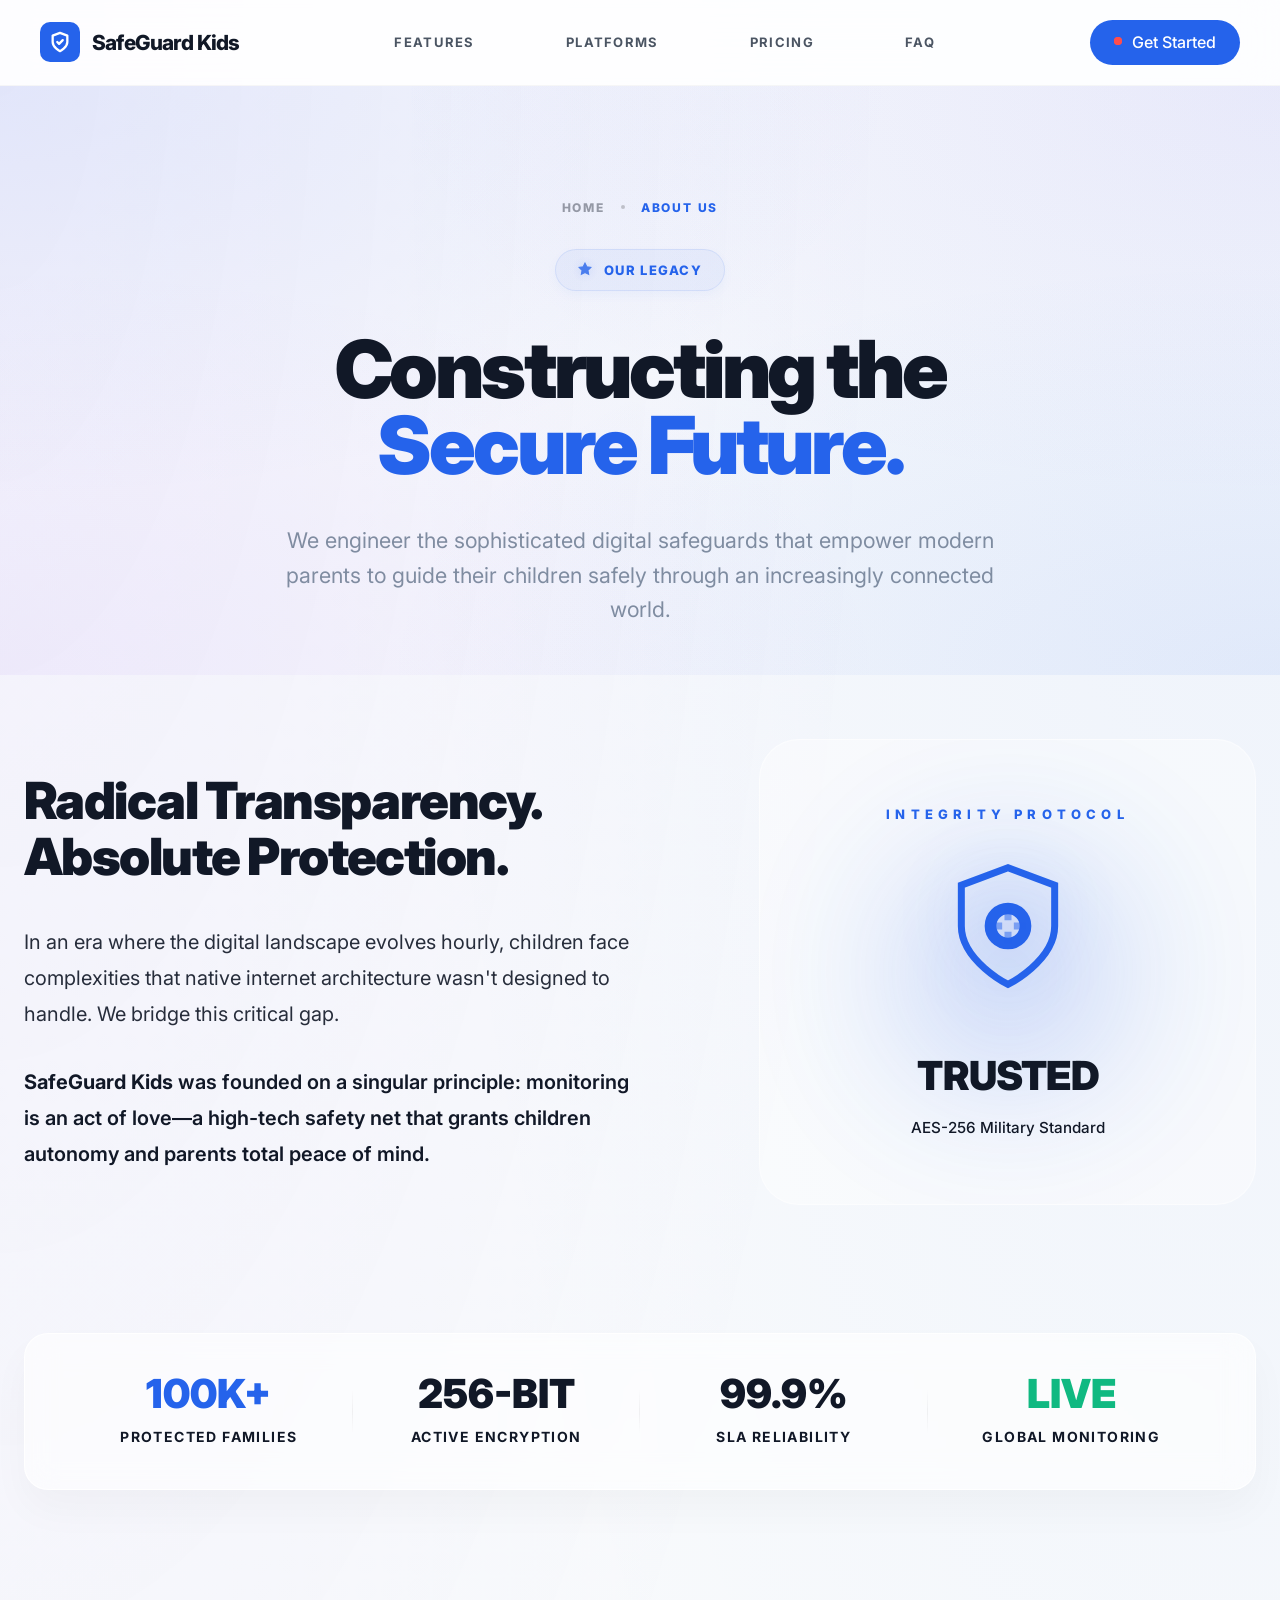
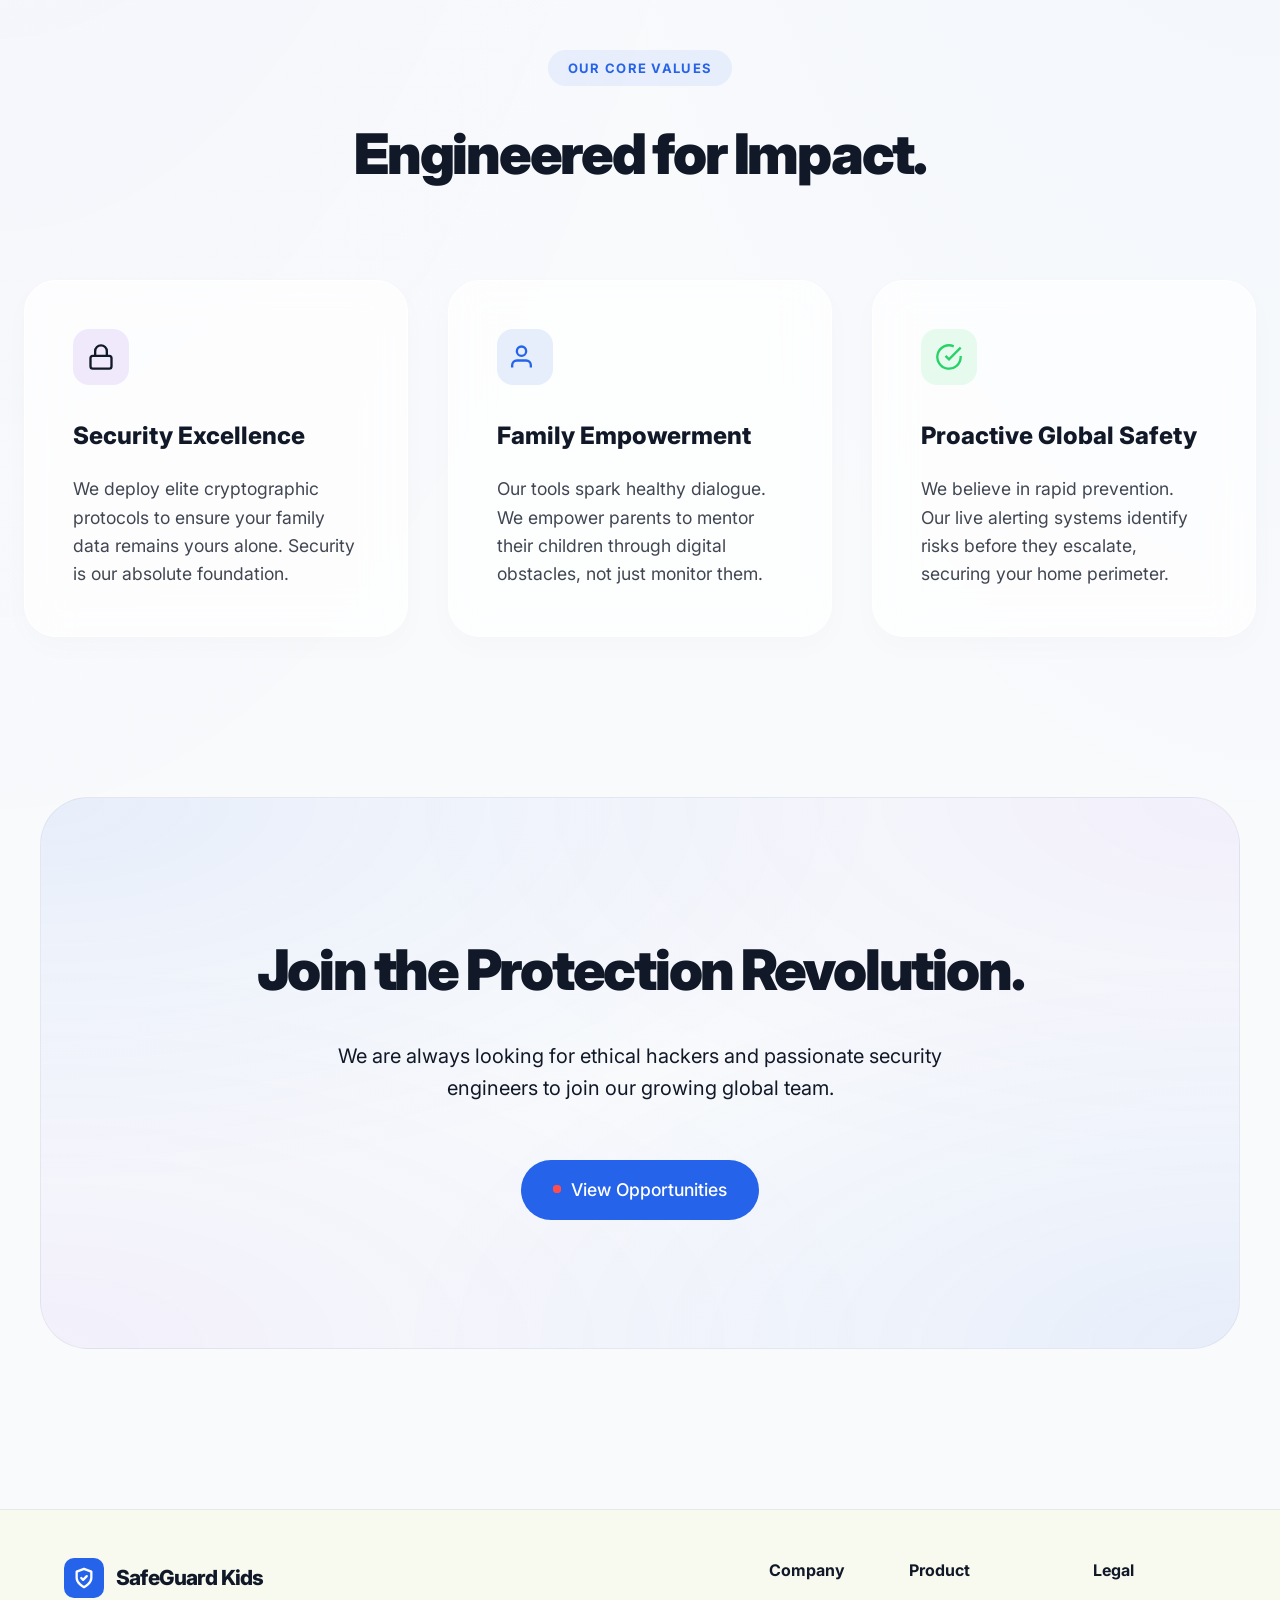
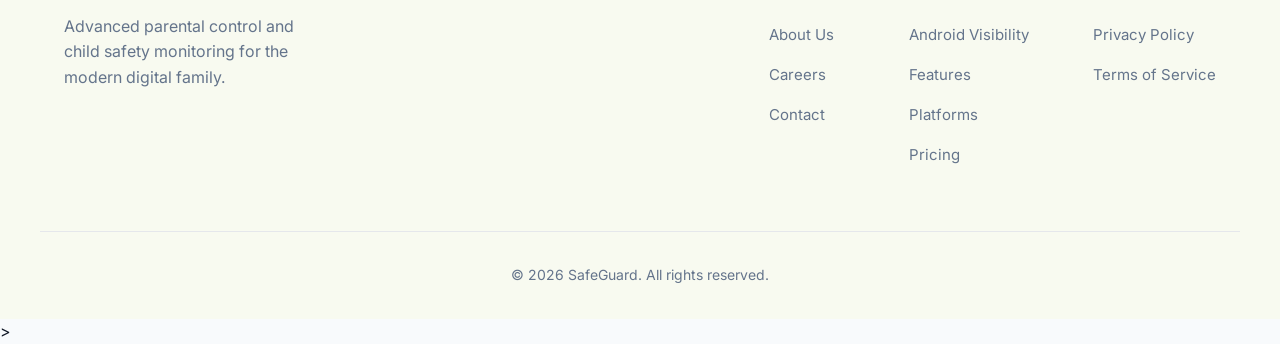
==== commit aa4235d1: "Elite Contact Integration: Advanced Gmail-compose dispatcher for the contact form, direct Gmail link" ====
--- a/about.html
+++ b/about.html
@@ -24,10 +24,17 @@
                 <a href="index.html#faq">FAQ</a>
             </div>
             <div class="nav-actions">
-                <a href="https://wa.me/9909092786?text=Please%20give%20me%20demo.%20I%20am%20interested%20in%20SafeGuard%20Kids!" class="btn btn-primary">
+                <a href="https://wa.me/9909092786?text=Please%20give%20me%20demo.%20I%20am%20interested%20in%20seeing%20how%20SafeGuard%20Kids%20works!" class="btn btn-primary">
                     <span class="live-dot"></span>
                     Get Started
                 </a>
+                <button class="mobile-toggle" id="mobile-toggle" aria-label="Toggle Menu">
+                    <svg viewBox="0 0 24 24" fill="none" stroke="currentColor" stroke-width="2" stroke-linecap="round" stroke-linejoin="round">
+                        <line x1="3" y1="12" x2="21" y2="12" class="line-1"></line>
+                        <line x1="3" y1="6" x2="21" y2="6" class="line-2"></line>
+                        <line x1="3" y1="18" x2="21" y2="18" class="line-3"></line>
+                    </svg>
+                </button>
             </div>
         </div>
     </header>
@@ -166,6 +173,7 @@
                 </div>
                 <div class="link-group">
                     <h5>Product</h5>
+                    <a href="visibility-android.html">Android Visibility</a>
                     <a href="index.html#features">Features</a>
                     <a href="index.html#platforms">Platforms</a>
                     <a href="index.html#pricing">Pricing</a>
@@ -203,6 +211,7 @@
         })();
     </script>
     <script src="inspector.js"></script>
+    <script src="mobile.js"></script>
 </body>
 </html>
 >
--- a/style.css
+++ b/style.css
@@ -13,12 +13,12 @@
     --accent-blue: #3B82F6;
     --accent-pink: #EC4899;
 
-    /* Professional Responsive Scales */
-    --section-padding: clamp(4rem, 10vw, 8rem);
-    --h1-size: clamp(2.25rem, 6vw, 3.75rem);
-    --h2-size: clamp(1.875rem, 5vw, 2.5rem);
-    --h3-size: clamp(1.25rem, 4vw, 1.875rem);
-    --body-size: clamp(1rem, 0.5vw + 0.85rem, 1.125rem);
+    /* Professional Responsive Scales (Zero-Bug Update) */
+    --section-padding: clamp(3rem, 10vw, 8rem);
+    --h1-size: clamp(1.75rem, 6vw, 3.75rem);
+    --h2-size: clamp(1.5rem, 5vw, 2.5rem);
+    --h3-size: clamp(1.15rem, 4vw, 1.875rem);
+    --body-size: clamp(0.95rem, 0.5vw + 0.85rem, 1.125rem);
 }
 
 * {
@@ -28,11 +28,19 @@
     font-family: 'Inter', system-ui, -apple-system, sans-serif;
 }
 
-body {
+html, body {
     background-color: var(--bg-white);
     color: var(--text-dark);
     line-height: 1.6;
-    overflow-x: hidden;
+    overflow-x: clip !important; /* Most robust overflow prevention */
+    max-width: 100vw !important;
+    width: 100%;
+    position: relative;
+    scroll-behavior: smooth;
+}
+
+* {
+    box-sizing: border-box;
 }
 
 a {
@@ -716,9 +724,32 @@
 }
 
 .pulse-line {
-    stroke-dasharray: 20 80; /* Elegant, spaced-out pulses */
-    animation: energy-flow 4s linear infinite;
-    filter: drop-shadow(0 0 5px rgba(37, 99, 235, 0.5));
+    stroke-dasharray: 40 441; /* "Small Line" pulse (40px) on 481px path */
+    filter: drop-shadow(0 0 8px rgba(37, 99, 235, 0.8));
+    stroke-width: 4;
+    stroke-dashoffset: 481; /* Default hidden */
+}
+
+@keyframes leg-1-flow {
+    0% { stroke-dashoffset: 481; }
+    25% { stroke-dashoffset: 0; } /* Travels Step 1 -> Step 2 T-junction */
+    50% { stroke-dashoffset: -481; } /* Completion at Step 2 bottom */
+    100% { stroke-dashoffset: -481; } /* Wait */
+}
+
+@keyframes leg-2-flow {
+    0% { stroke-dashoffset: 481; }
+    50% { stroke-dashoffset: 481; } /* Wait for Leg 1 */
+    75% { stroke-dashoffset: 0; } /* Travels Step 2 center -> Step 3 down */
+    100% { stroke-dashoffset: -481; } /* Completion at Step 3 */
+}
+
+.pulse-phase-1 {
+    animation: leg-1-flow 6s linear infinite;
+}
+
+.pulse-phase-2 {
+    animation: leg-2-flow 6s linear infinite;
 }
 
 .step-item {
@@ -2242,34 +2273,8 @@
     z-index: 999999;
 }
 
-#sg-inspector-root {
-    position: absolute;
-    top: 0;
-    left: 0;
-    width: 100%;
-    pointer-events: none;
-    z-index: 999999;
-}
-
-.sg-full-overlay {
-    position: absolute;
-    left: 0;
-    right: 0;
-    display: flex;
-    align-items: center;
-    justify-content: center;
-}
-
-.sg-type-padding {
-    background: rgba(124, 58, 237, 0.06);
-    border-top: 1px dashed rgba(124, 58, 237, 0.3);
-    border-bottom: 1px dashed rgba(124, 58, 237, 0.3);
-}
-
-.sg-type-margin {
-    background: rgba(249, 115, 22, 0.06);
-    border-top: 1px dashed rgba(249, 115, 22, 0.3);
-    border-bottom: 1px dashed rgba(249, 115, 22, 0.3);
+@media (max-width: 768px) {
+    #sg-inspector-root { display: none !important; }
 }
 
 .sg-full-label {
@@ -2492,3 +2497,705 @@
     opacity: 0.8;
     filter: drop-shadow(0 0 5px rgba(37, 99, 235, 0.2));
 }
+/* ==========================================================================
+   MOBILE RESPONSIVENESS (TOP CLASS - PRECISION FIXES)
+   ========================================================================== */
+
+/* Anti-Cutting Scroll Margin (Definitive Precision - 260px) */
+section[id] {
+    scroll-margin-top: 260px !important;
+}
+
+/* Hide mobile elements by default */
+.mobile-toggle { display: none; }
+.steps-line-vertical { display: none; }
+
+@media (max-width: 992px) {
+    .hero-title { font-size: 3rem; }
+    .nav-links { gap: 1.5rem; }
+}
+
+/* Badge Float Animation (Restored - was deleted during SVG purge) */
+@keyframes float-nudge {
+    0%, 100% { transform: translateY(0); }
+    50% { transform: translateY(-8px); }
+}
+
+@media (max-width: 768px) {
+    /* Header (Zero-Overlap Pro Restoration) */
+    header {
+        position: relative !important; /* Flows naturally to prevent overlap */
+        width: 100%;
+        height: auto !important;
+        background: white;
+        z-index: 2005;
+        border-bottom: 1px solid #F1F5F9;
+        padding: 1.5rem 0 1rem !important; /* Tightened breathing room for elegant proportions */
+    }
+
+    .nav-bar { 
+        padding: 0 1.5rem !important; /* Added side padding so button breathes from edges */
+        display: flex !important;
+        flex-direction: column !important; /* Stacked as per User Visual */
+        align-items: center !important;
+        justify-content: center !important;
+    }
+
+    .logo {
+        margin-bottom: 1rem !important; /* Tightened gap between logo and button */
+    }
+
+    .logo-icon {
+        width: 48px !important;
+        height: 48px !important;
+        border-radius: 14px !important;
+    }
+    
+    .logo-icon svg {
+        width: 26px !important;
+        height: 26px !important;
+    }
+
+    .logo-text {
+        font-size: 1.75rem !important;
+    }
+
+    .nav-links, .mobile-toggle { 
+        display: none !important; 
+    }
+
+    /* Full-width CTA Bar below logo */
+    .nav-btn, .nav-actions .btn-primary {
+        display: flex !important;
+        width: 100% !important;
+        justify-content: center !important;
+        padding: 1rem !important;
+        font-size: 1rem !important;
+        border-radius: 12px !important; /* Soft circular corner restoration */
+        margin: 0 !important;
+    }
+
+    /* Hero (Zero-Overlap Pro Restoration) */
+    .hero {
+        padding-top: 2.5rem !important; /* Header is now relative */
+        text-align: center;
+        height: auto !important;
+        min-height: auto !important;
+    }
+
+    .hero-title {
+        font-size: 2.25rem !important;
+        line-height: 1.15 !important;
+        margin-bottom: 1.5rem !important;
+    }
+
+    /* Hero Subtitle & Body Text (Fluidity & Symmetrical Breathing) */
+    .hero-subtitle, .section-subtitle, .benefit-text p {
+        padding: 0 1.5rem !important;
+        margin: 0 auto 1.5rem !important;
+        max-width: 100% !important;
+        line-height: 1.6 !important;
+    }
+
+    /* Center all hero icons and social proof on mobile */
+    .hero-features {
+        display: flex !important;
+        flex-direction: column !important;
+        align-items: center !important;
+        gap: 0.75rem !important;
+    }
+
+    .hero-feature {
+        justify-content: center !important;
+    }
+
+    .hero-cta-group {
+        display: flex !important;
+        flex-direction: column !important;
+        align-items: center !important;
+    }
+
+    .social-proof {
+        display: flex !important;
+        flex-direction: column !important;
+        align-items: center !important;
+        text-align: center !important;
+    }
+
+    .avatars {
+        justify-content: center !important;
+    }
+
+    .rating {
+        display: flex !important;
+        flex-direction: column !important;
+        align-items: center !important;
+    }
+
+    /* Bypass JS Scroll Animations on Mobile (Fixes "Blank" sections) */
+    .animate-up:not(.alert-badge) {
+        opacity: 1 !important;
+        transform: none !important;
+        visibility: visible !important;
+        transition: none !important;
+    }
+
+    /* Tooltip & Animation Integrity (Restored) */
+    .cta-hook {
+        left: 50% !important;
+        width: 280px !important;
+        max-width: 85vw !important;
+        white-space: normal !important;
+        padding: 0.6rem 1rem !important;
+        top: -65px !important;
+        z-index: 10;
+        background: var(--primary-blue) !important;
+        color: white !important;
+        border-radius: 50px !important;
+        margin-left: -140px !important; /* Center without transform to preserve animation */
+        animation: float-nudge 3s ease-in-out infinite !important; /* Force animation */
+    }
+
+    .hero-visual {
+        width: 100%;
+        display: flex;
+        justify-content: center;
+        padding: 4rem 1.5rem 2rem !important;
+        overflow: visible !important;
+    }
+
+    .phone-mockup {
+        width: 85% !important;
+        max-width: 280px !important;
+    }
+
+    .alert-badge {
+        right: 20px !important; /* Adjusted to 20px to prevent clipping */
+        top: 10px !important;
+        font-size: 0.7rem !important;
+        padding: 6px 10px !important;
+        width: auto !important;
+        max-width: 200px !important;
+    }
+
+    /* Bottom CTA (12px Rounded & Vertical) (Restored) */
+    .cta-actions {
+        display: flex !important;
+        flex-direction: column !important;
+        gap: 1.25rem !important;
+        margin-top: 2.5rem !important;
+        padding: 0 1rem !important;
+    }
+
+    .cta-actions .btn {
+        width: 100% !important;
+        border-radius: 12px !important; /* Match top button radius */
+        padding: 1.15rem !important;
+        font-size: 1rem !important;
+    }
+
+    .cta-trust-badges {
+        display: flex !important;
+        flex-direction: column !important; /* Stack vertically */
+        align-items: center !important;
+        gap: 0.5rem !important;
+        margin-top: 1.5rem !important;
+        padding: 0 !important;
+    }
+
+    .cta-trust-badges .dot {
+        display: none !important; /* Hide the divider dots */
+    }
+
+    /* Center feature card icons on mobile */
+    .feature-card {
+        display: flex !important;
+        flex-direction: column !important;
+        align-items: center !important;
+        text-align: center !important;
+    }
+
+    .feature-icon-box {
+        margin: 0 auto 1.25rem !important; /* Center + bottom breathing room */
+    }
+
+    /* THE VERTICAL STACK GUARANTEE (High Specificity Individual Rules) */
+    .stats {
+        display: flex !important;
+        flex-direction: column !important;
+        align-items: center !important;
+        gap: 2.5rem !important;
+        width: auto !important; /* Allow margins to work - width:100% was stretching edge-to-edge */
+        margin: 0 1.5rem !important; /* Visible side margins matching other cards */
+        padding: 3rem 1.5rem !important;
+        box-sizing: border-box !important;
+    }
+
+    .stat-grid, .stats-board, .security-stats {
+        display: grid !important;
+        grid-template-columns: 1fr !important;
+        gap: 2rem !important;
+        width: 100% !important;
+    }
+
+    .benefits-grid, .features-grid, .pricing-grid, .testimonials-grid, .faq-grid {
+        display: grid !important;
+        grid-template-columns: 1fr !important;
+        gap: 3.5rem !important;
+        width: 100% !important;
+    }
+
+    .stat-item, .stat-card, .benefit-card, .feature-card, .pricing-card, .testimonial-card, .faq-item {
+        width: 100% !important;
+        max-width: 100% !important;
+        margin: 0 !important;
+        text-align: center !important;
+    }
+
+    .stat-item h3, .stat-number { font-size: 2.25rem !important; margin-bottom: 0.5rem !important; }
+
+    /* Fix How It Works (Solve 18,000px height loop) */
+    .steps-container {
+        display: flex !important;
+        flex-direction: column !important;
+        gap: 4rem !important;
+        height: auto !important;
+    }
+
+    .steps-line, .steps-line-vertical, .how-it-works-connector, .line-svg,
+    .bg-decoration, .pricing-decoration, .shape-blob, .decoration-blob { 
+        display: none !important; 
+        height: 0 !important; 
+        width: 0 !important;
+        visibility: hidden !important;
+        pointer-events: none !important;
+    }
+
+    /* Space-Utilization: Start Protecting (Zero Congestion) */
+    .cta-section {
+        width: 100vw !important;
+        position: relative !important;
+        left: 50% !important;
+        right: 50% !important;
+        margin-left: -50vw !important;
+        margin-right: -50vw !important;
+    }
+
+    .cta-box {
+        width: 100% !important;
+        max-width: 100% !important;
+        padding: 4rem 1.5rem !important;
+        border-radius: 24px !important; /* Soft circular corner restoration */
+        margin: 0 !important;
+    }
+
+    .cta-title {
+        font-size: 2.25rem !important;
+        margin-bottom: 1.5rem !important;
+    }
+}
+
+/* Premium Toast Notification System */
+#toast-container {
+    position: fixed;
+    bottom: 30px;
+    left: 50%;
+    transform: translateX(-50%);
+    z-index: 9999;
+    display: flex;
+    flex-direction: column;
+    align-items: center;
+    gap: 10px;
+    pointer-events: none;
+}
+
+.toast {
+    background: #111827;
+    color: white;
+    padding: 1rem 2rem;
+    border-radius: 16px;
+    font-weight: 700;
+    font-size: 0.95rem;
+    box-shadow: 0 20px 40px rgba(0,0,0,0.3);
+    display: flex;
+    align-items: center;
+    gap: 12px;
+    opacity: 0;
+    transform: translateY(20px);
+    transition: all 0.5s cubic-bezier(0.175, 0.885, 0.32, 1.275);
+    border-left: 4px solid var(--primary-blue);
+    width: max-content;
+    max-width: 90vw;
+    text-align: center;
+}
+
+.toast.show {
+    opacity: 1;
+    transform: translateY(0);
+}
+
+.toast-icon {
+    background: var(--primary-blue);
+    color: white;
+    width: 24px;
+    height: 24px;
+    border-radius: 50%;
+    display: flex;
+    align-items: center;
+    justify-content: center;
+    font-size: 0.75rem;
+    flex-shrink: 0;
+}
+
+/* Screenshot-Accurate Visibility Table Styles */
+.as-it-is-table-container { 
+    max-width: 900px; 
+    margin: 4rem auto; 
+    border: 2px solid #D1D5DB; 
+    background: white; 
+    box-shadow: 0 4px 10px rgba(0,0,0,0.05); /* Added subtle shadow for depth */
+}
+.as-it-is-table { 
+    width: 100%; 
+    border-collapse: collapse; 
+}
+.as-it-is-row { 
+    border-bottom: 2px solid #D1D5DB; 
+}
+.as-it-is-row:last-child { 
+    border-bottom: none; 
+}
+.as-it-is-cell { 
+    padding: 1.5rem; 
+    text-align: center; 
+    border-right: 2px solid #D1D5DB; 
+    vertical-align: middle; 
+}
+.as-it-is-cell:last-child { 
+    border-right: none; 
+}
+.as-it-is-header-left { 
+    background: #71717A; 
+    color: white; 
+    text-align: center; 
+    font-size: 1.1rem; 
+    font-weight: 700; 
+    width: 50%; 
+    padding: 2rem;
+}
+.as-it-is-header-right { 
+    background: white; 
+    color: #A855F7; 
+    text-align: center; 
+    font-size: 1.1rem; 
+    font-weight: 700; 
+    padding: 2rem;
+}
+.as-it-is-safeguard-row { 
+    background: #93C5FD; 
+}
+.as-it-is-safeguard-logo { 
+    height: 50px; 
+}
+.as-it-is-checkmark { 
+    font-size: 3rem; 
+    color: #22C55E; 
+    line-height: 1;
+}
+.as-it-is-error-x { 
+    font-size: 3rem; 
+    color: #EF4444; 
+    line-height: 1;
+}
+
+/* Proof Carousel Section */
+.proof-carousel-section { 
+    padding: 6rem 0; 
+    background: #FFFFFF; 
+    text-align: center; 
+}
+.proof-carousel-title { 
+    font-size: 1.5rem; 
+    color: #1F2937; 
+    margin-bottom: 3rem; 
+    max-width: 700px; 
+    margin-left: auto; 
+    margin-right: auto; 
+    line-height: 1.5; 
+}
+.proof-slider-container { 
+    position: relative; 
+    max-width: 800px; 
+    margin: 0 auto; 
+}
+.proof-slides-window {
+    overflow: hidden;
+    border-radius: 40px; /* Matching the cards for a clean window */
+}
+.proof-slides { 
+    display: flex; 
+    transition: transform 0.5s ease; 
+}
+.proof-slide { 
+    min-width: 100%; 
+    padding: 2rem; 
+    background: white; 
+}
+.proof-slide-label { 
+    margin-top: 2rem; 
+    font-size: 1.25rem; 
+    font-weight: 600; 
+    color: #374151; 
+}
+.proof-slide-desc { 
+    margin-top: 0.5rem; 
+    font-size: 1rem; 
+    color: #6B7280; 
+}
+.proof-dots { 
+    display: flex; 
+    justify-content: center; 
+    gap: 0.5rem; 
+    margin-top: 2rem; 
+}
+.proof-dot { 
+    width: 10px; 
+    height: 10px; 
+    border-radius: 50%; 
+    background: #D1D5DB; 
+    cursor: pointer; 
+}
+.proof-dot.active { 
+    background: #374151; 
+}
+.proof-nav { 
+    position: absolute; 
+    top: 50%; 
+    width: 100%; 
+    display: flex; 
+    justify-content: space-between; 
+    transform: translateY(-50%); 
+    pointer-events: none; 
+}
+.proof-nav-btn { 
+    pointer-events: auto; 
+    background: white; 
+    border: none; 
+    width: 50px; 
+    height: 50px; 
+    border-radius: 50%; 
+    box-shadow: 0 10px 30px rgba(0,0,0,0.1); 
+    cursor: pointer; 
+    display: flex; 
+    align-items: center; 
+    justify-content: center; 
+    transition: all 0.2s ease;
+}
+.proof-nav-btn:hover {
+    transform: scale(1.1);
+    background: var(--primary-blue);
+    color: white;
+}
+
+/* Elite-Tier Visibility Styles */
+.elite-warning-header { 
+    background: #000; 
+    padding: 1rem 0; 
+    position: relative; 
+    overflow: hidden; 
+    display: flex; 
+    justify-content: center; 
+    align-items: center; 
+    border-bottom: 2px solid #FACC15;
+}
+.elite-warning-bar-stripe { 
+    position: absolute; 
+    top: -100%; 
+    left: -100%; 
+    width: 300%; 
+    height: 300%; 
+    background: repeating-linear-gradient(
+        -45deg,
+        #FACC15 0,
+        #FACC15 40px,
+        #000 40px,
+        #000 80px
+    ); 
+    opacity: 0.15; 
+    animation: stripe-move 30s linear infinite; 
+    pointer-events: none;
+}
+@keyframes stripe-move { 
+    0% { transform: translateY(0); } 
+    100% { transform: translateY(80px); } 
+}
+.elite-warning-text { 
+    color: #F8FAFC; 
+    font-weight: 900; 
+    font-size: 1.25rem; 
+    text-transform: uppercase; 
+    letter-spacing: 0.2em; 
+    z-index: 10; 
+    display: flex; 
+    gap: 4rem; 
+    white-space: nowrap; 
+}
+.elite-glow-title { 
+    font-size: 2.25rem; 
+    font-weight: 900; 
+    color: #EF4444; 
+    text-align: center; 
+    margin-top: 4rem; 
+    text-transform: uppercase; 
+    letter-spacing: -0.02em; 
+    text-shadow: 0 0 15px rgba(239, 68, 68, 0.2); 
+    animation: glow-pulse 2s infinite ease-in-out; 
+}
+@keyframes glow-pulse { 
+    0%, 100% { transform: scale(1); opacity: 1; } 
+    50% { transform: scale(1.02); opacity: 0.9; } 
+}
+.glass-editorial-card { 
+    background: rgba(255, 255, 255, 0.7); 
+    backdrop-filter: blur(20px); 
+    border: 1px solid rgba(255, 255, 255, 0.4); 
+    border-radius: 40px; 
+    padding: 4rem; 
+    max-width: 900px; 
+    margin: 3rem auto; 
+    box-shadow: 0 40px 100px rgba(0,0,0,0.06); 
+    text-align: left; 
+}
+.pro-comp-table-container { 
+    background: #FFFFFF; 
+    border-radius: 40px; 
+    overflow: hidden; 
+    border: 1px solid rgba(0,0,0,0.05); 
+    box-shadow: 0 40px 120px rgba(0,0,0,0.08); 
+    max-width: 1000px; 
+    margin: 6rem auto; 
+}
+.pro-comp-row { 
+    display: grid; 
+    grid-template-columns: 1fr 1fr; 
+    border-bottom: 1px solid #F1F5F9; 
+    transition: all 0.3s ease; 
+    align-items: center; 
+}
+.pro-comp-row:not(.pro-comp-header):hover { background: #FAFBFF; }
+.pro-comp-cell { padding: 1.5rem 2.5rem; text-align: center; }
+.pro-comp-header { 
+    background: #0F172A; 
+    color: white; 
+    font-weight: 800; 
+    text-transform: uppercase; 
+    letter-spacing: 0.1em; 
+}
+.pro-comp-header-left { border-right: 1px solid rgba(255,255,255,0.1); }
+.pro-comp-safeguard { 
+    background: linear-gradient(135deg, rgba(37, 99, 235, 0.05), rgba(37, 99, 235, 0.1)); 
+    border: 2px solid var(--primary-blue); 
+    border-radius: 20px; 
+    margin: 1rem; 
+    box-shadow: 0 10px 30px rgba(37, 99, 235, 0.1); 
+}
+.pro-icon-box { 
+    width: 64px; 
+    height: 64px; 
+    border-radius: 16px; 
+    display: flex; 
+    align-items: center; 
+    justify-content: center; 
+    margin: 0 auto 0.5rem; 
+}
+.pro-check-box { background: #D1FAE5; color: #059669; }
+.pro-error-box { background: #FEE2E2; color: #DC2626; }
+
+/* Warning Banner Styles */
+.warning-banner { 
+    text-align: center; 
+    margin-top: 4rem; 
+    position: relative; 
+    overflow: hidden; 
+    padding: 2rem 0; 
+}
+.warning-strip { 
+    background: linear-gradient(90deg, #FACC15 0%, #FBBF24 50%, #FACC15 100%); 
+    color: #000; 
+    font-weight: 900; 
+    font-size: 1.5rem; 
+    text-transform: uppercase; 
+    padding: 0.75rem 0; 
+    box-shadow: 0 4px 15px rgba(250, 204, 21, 0.3); 
+    border-top: 4px solid #000; 
+    border-bottom: 4px solid #000; 
+}
+.warning-strip span { 
+    margin: 0 2rem; 
+    display: inline-block; 
+    letter-spacing: 0.1em; 
+}
+.is-your-spyapp-hidden { 
+    font-size: 2.5rem; 
+    font-weight: 900; 
+    color: #EF4444; 
+    margin-top: 2rem; 
+    text-transform: uppercase; 
+    letter-spacing: -0.05em; 
+}
+.intro-editorial { 
+    max-width: 800px; 
+    margin: 3rem auto; 
+    text-align: left; 
+    font-size: 1.125rem; 
+    line-height: 1.8; 
+    color: #374151; 
+    font-family: -apple-system, BlinkMacSystemFont, "Segoe UI", Roboto, Helvetica, Arial, sans-serif; 
+}
+.intro-editorial h2 { 
+    font-size: 2.5rem; 
+    font-weight: 800; 
+    color: #111827; 
+    margin-bottom: 2rem; 
+    letter-spacing: -0.04em; 
+    line-height: 1.1;
+}
+.intro-editorial p { 
+    margin-bottom: 1.5rem; 
+}
+
+/* Mibew Chat Style (for NeoSpy) */
+.mibew-chat { 
+    background: #F1F5F9; 
+    padding: 1.5rem; 
+    border-radius: 8px; 
+    border: 1px solid #CBD5E1; 
+    font-family: "Tahoma", sans-serif; 
+    text-align: left; 
+    box-shadow: 0 4px 12px rgba(0,0,0,0.05);
+}
+.mibew-header { 
+    display: flex; 
+    justify-content: space-between; 
+    align-items: center; 
+    margin-bottom: 1rem; 
+    color: #475569; 
+    font-size: 0.85rem; 
+    border-bottom: 1px solid #E2E8F0;
+    padding-bottom: 0.5rem;
+}
+.mibew-msg { 
+    padding: 0.5rem 0; 
+    font-size: 0.9rem; 
+    line-height: 1.4;
+}
+.mibew-time { 
+    color: #94A3B8; 
+    margin-right: 0.75rem; 
+    font-weight: 400;
+}
+.mibew-role {
+    font-weight: 700;
+}
+.mibew-guest { color: #EF4444; }
+.mibew-support { color: #1E3A8A; }
